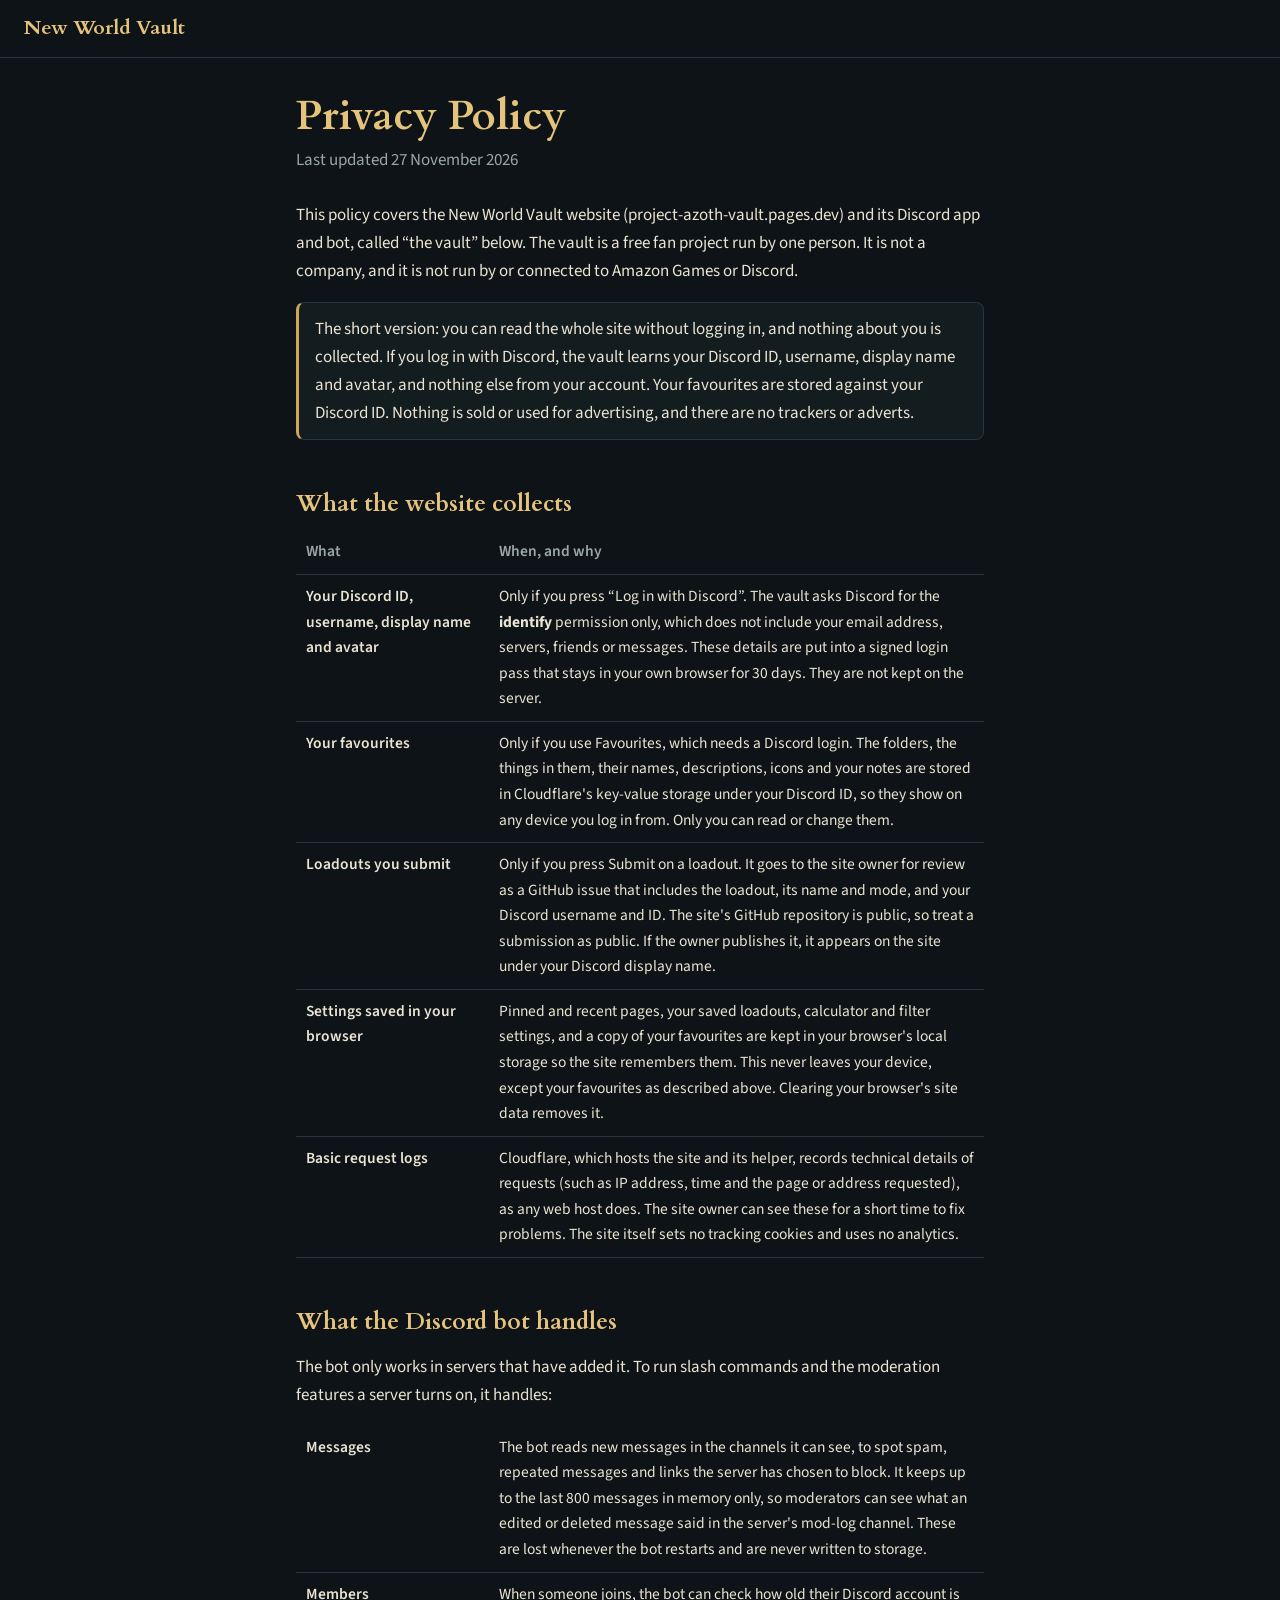
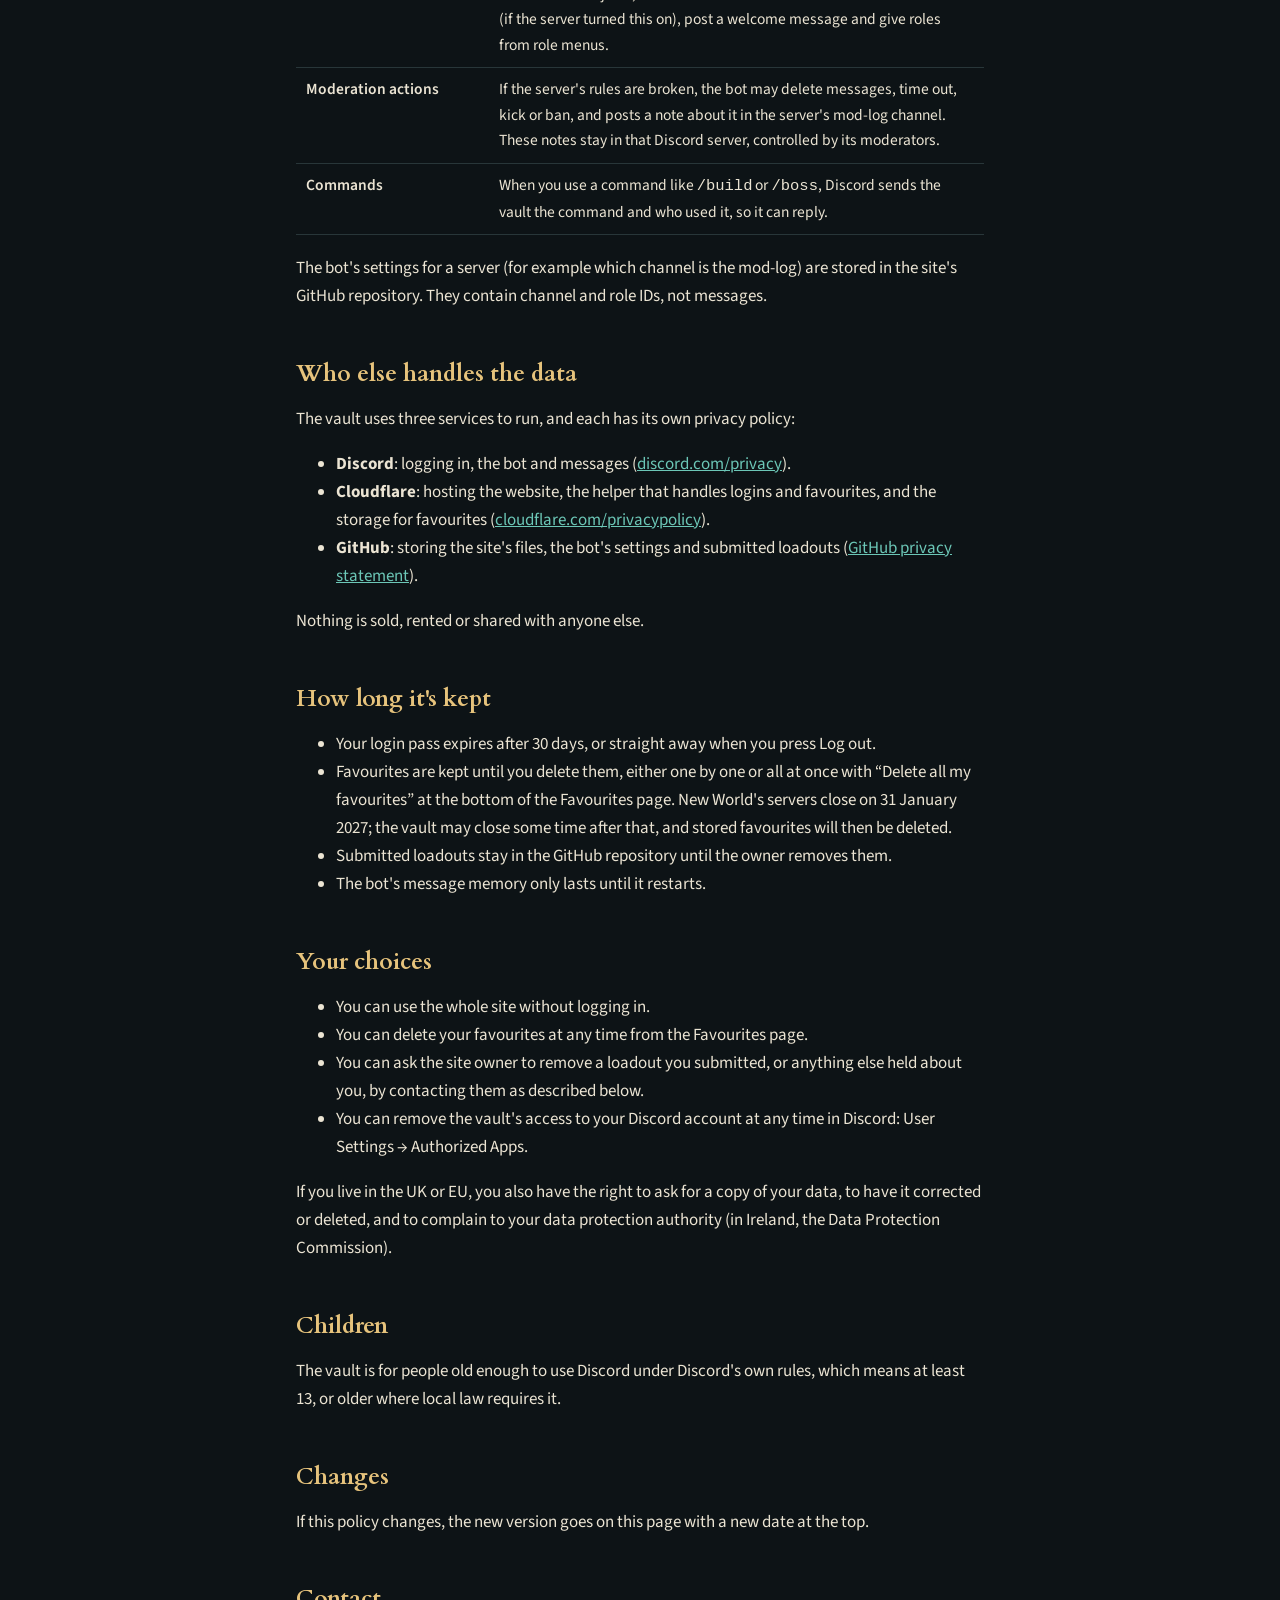
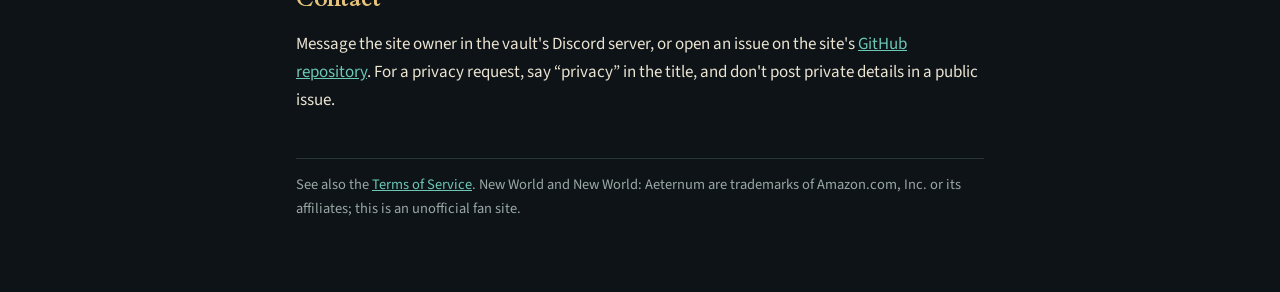
==== privacy.html @ d42f82cf "Update 2026-11-27 16:12" ====
<!DOCTYPE html>
<html lang="en"><head>
<meta charset="utf-8"><meta name="viewport" content="width=device-width,initial-scale=1">
<title>Privacy Policy · New World Vault</title>
<link rel="stylesheet" href="legal.css">
</head><body>
<header><a href="./">New World Vault</a></header>
<main>
<h1>Privacy Policy</h1>
<p class="date">Last updated 27 November 2026</p>

<p>This policy covers the New World Vault website (project-azoth-vault.pages.dev) and its Discord app and bot, called “the vault” below. The vault is a free fan project run by one person. It is not a company, and it is not run by or connected to Amazon Games or Discord.</p>

<div class="note">The short version: you can read the whole site without logging in, and nothing about you is collected. If you log in with Discord, the vault learns your Discord ID, username, display name and avatar, and nothing else from your account. Your favourites are stored against your Discord ID. Nothing is sold or used for advertising, and there are no trackers or adverts.</div>

<h2>What the website collects</h2>
<table>
<thead><tr><th>What</th><th>When, and why</th></tr></thead>
<tbody>
<tr><td>Your Discord ID, username, display name and avatar</td><td>Only if you press “Log in with Discord”. The vault asks Discord for the <b>identify</b> permission only, which does not include your email address, servers, friends or messages. These details are put into a signed login pass that stays in your own browser for 30 days. They are not kept on the server.</td></tr>
<tr><td>Your favourites</td><td>Only if you use Favourites, which needs a Discord login. The folders, the things in them, their names, descriptions, icons and your notes are stored in Cloudflare's key-value storage under your Discord ID, so they show on any device you log in from. Only you can read or change them.</td></tr>
<tr><td>Loadouts you submit</td><td>Only if you press Submit on a loadout. It goes to the site owner for review as a GitHub issue that includes the loadout, its name and mode, and your Discord username and ID. The site's GitHub repository is public, so treat a submission as public. If the owner publishes it, it appears on the site under your Discord display name.</td></tr>
<tr><td>Settings saved in your browser</td><td>Pinned and recent pages, your saved loadouts, calculator and filter settings, and a copy of your favourites are kept in your browser's local storage so the site remembers them. This never leaves your device, except your favourites as described above. Clearing your browser's site data removes it.</td></tr>
<tr><td>Basic request logs</td><td>Cloudflare, which hosts the site and its helper, records technical details of requests (such as IP address, time and the page or address requested), as any web host does. The site owner can see these for a short time to fix problems. The site itself sets no tracking cookies and uses no analytics.</td></tr>
</tbody></table>

<h2>What the Discord bot handles</h2>
<p>The bot only works in servers that have added it. To run slash commands and the moderation features a server turns on, it handles:</p>
<table>
<tbody>
<tr><td>Messages</td><td>The bot reads new messages in the channels it can see, to spot spam, repeated messages and links the server has chosen to block. It keeps up to the last 800 messages in memory only, so moderators can see what an edited or deleted message said in the server's mod-log channel. These are lost whenever the bot restarts and are never written to storage.</td></tr>
<tr><td>Members</td><td>When someone joins, the bot can check how old their Discord account is (if the server turned this on), post a welcome message and give roles from role menus.</td></tr>
<tr><td>Moderation actions</td><td>If the server's rules are broken, the bot may delete messages, time out, kick or ban, and posts a note about it in the server's mod-log channel. These notes stay in that Discord server, controlled by its moderators.</td></tr>
<tr><td>Commands</td><td>When you use a command like <code>/build</code> or <code>/boss</code>, Discord sends the vault the command and who used it, so it can reply.</td></tr>
</tbody></table>
<p>The bot's settings for a server (for example which channel is the mod-log) are stored in the site's GitHub repository. They contain channel and role IDs, not messages.</p>

<h2>Who else handles the data</h2>
<p>The vault uses three services to run, and each has its own privacy policy:</p>
<ul>
<li><b>Discord</b>: logging in, the bot and messages (<a href="https://discord.com/privacy">discord.com/privacy</a>).</li>
<li><b>Cloudflare</b>: hosting the website, the helper that handles logins and favourites, and the storage for favourites (<a href="https://www.cloudflare.com/privacypolicy/">cloudflare.com/privacypolicy</a>).</li>
<li><b>GitHub</b>: storing the site's files, the bot's settings and submitted loadouts (<a href="https://docs.github.com/site-policy/privacy-policies/github-general-privacy-statement">GitHub privacy statement</a>).</li>
</ul>
<p>Nothing is sold, rented or shared with anyone else.</p>

<h2>How long it's kept</h2>
<ul>
<li>Your login pass expires after 30 days, or straight away when you press Log out.</li>
<li>Favourites are kept until you delete them, either one by one or all at once with “Delete all my favourites” at the bottom of the Favourites page. New World's servers close on 31 January 2027; the vault may close some time after that, and stored favourites will then be deleted.</li>
<li>Submitted loadouts stay in the GitHub repository until the owner removes them.</li>
<li>The bot's message memory only lasts until it restarts.</li>
</ul>

<h2>Your choices</h2>
<ul>
<li>You can use the whole site without logging in.</li>
<li>You can delete your favourites at any time from the Favourites page.</li>
<li>You can ask the site owner to remove a loadout you submitted, or anything else held about you, by contacting them as described below.</li>
<li>You can remove the vault's access to your Discord account at any time in Discord: User Settings → Authorized Apps.</li>
</ul>
<p>If you live in the UK or EU, you also have the right to ask for a copy of your data, to have it corrected or deleted, and to complain to your data protection authority (in Ireland, the Data Protection Commission).</p>

<h2>Children</h2>
<p>The vault is for people old enough to use Discord under Discord's own rules, which means at least 13, or older where local law requires it.</p>

<h2>Changes</h2>
<p>If this policy changes, the new version goes on this page with a new date at the top.</p>

<h2>Contact</h2>
<p>Message the site owner in the vault's Discord server, or open an issue on the site's <a href="https://github.com/NoxieProxie/PA_TestVault/issues">GitHub repository</a>. For a privacy request, say “privacy” in the title, and don't post private details in a public issue.</p>

<footer>See also the <a href="terms.html">Terms of Service</a>. New World and New World: Aeternum are trademarks of Amazon.com, Inc. or its affiliates; this is an unofficial fan site.</footer>
</main>
</body></html>
---- legal.css ----
@font-face{font-family:"Cardo";src:url(fonts/Cardo-Regular.woff) format("woff");font-weight:400;font-display:swap}
@font-face{font-family:"Cardo";src:url(fonts/Cardo-Bold.woff) format("woff");font-weight:700;font-display:swap}
@font-face{font-family:"Source Sans 3";src:url(fonts/SourceSans3.woff) format("woff");font-weight:200 900;font-display:swap}
:root{--bg:#0d1316;--bg2:#131c1f;--line:#283639;--fg:#ebe4d3;--dim:#9aa7a4;--gold:#cfa557;--gold2:#e6c37c;--azoth:#6cc7b7}
*{box-sizing:border-box}
body{margin:0;background:var(--bg);color:var(--fg);font:17px/1.65 "Source Sans 3","Segoe UI",system-ui,sans-serif}
header{border-bottom:1px solid var(--line);padding:14px 24px}
header a{font:700 20px "Cardo",Georgia,serif;color:var(--gold2);text-decoration:none}
main{max-width:46rem;margin:0 auto;padding:36px 24px 72px}
h1{font:700 2.6rem/1.1 "Cardo",Georgia,serif;color:var(--gold2);margin:0 0 6px}
h2{font:700 1.45rem/1.25 "Cardo",Georgia,serif;color:var(--gold2);margin:2.1em 0 .5em}
.date{color:var(--dim);margin:0 0 1.6em}
a{color:var(--azoth)}
table{width:100%;border-collapse:collapse;margin:.8em 0 1.2em;font-size:15.5px}
th,td{text-align:left;vertical-align:top;padding:9px 10px;border-bottom:1px solid var(--line)}
th{color:var(--dim);font-weight:600}
td:first-child{font-weight:600;width:28%}
.note{background:var(--bg2);border:1px solid var(--line);border-left:3px solid var(--gold);border-radius:8px;padding:12px 16px}
footer{color:var(--dim);font-size:14.5px;border-top:1px solid var(--line);margin-top:3em;padding-top:1em}
@media(max-width:560px){ td:first-child{width:auto} table,thead,tbody,tr,th,td{font-size:15px} }
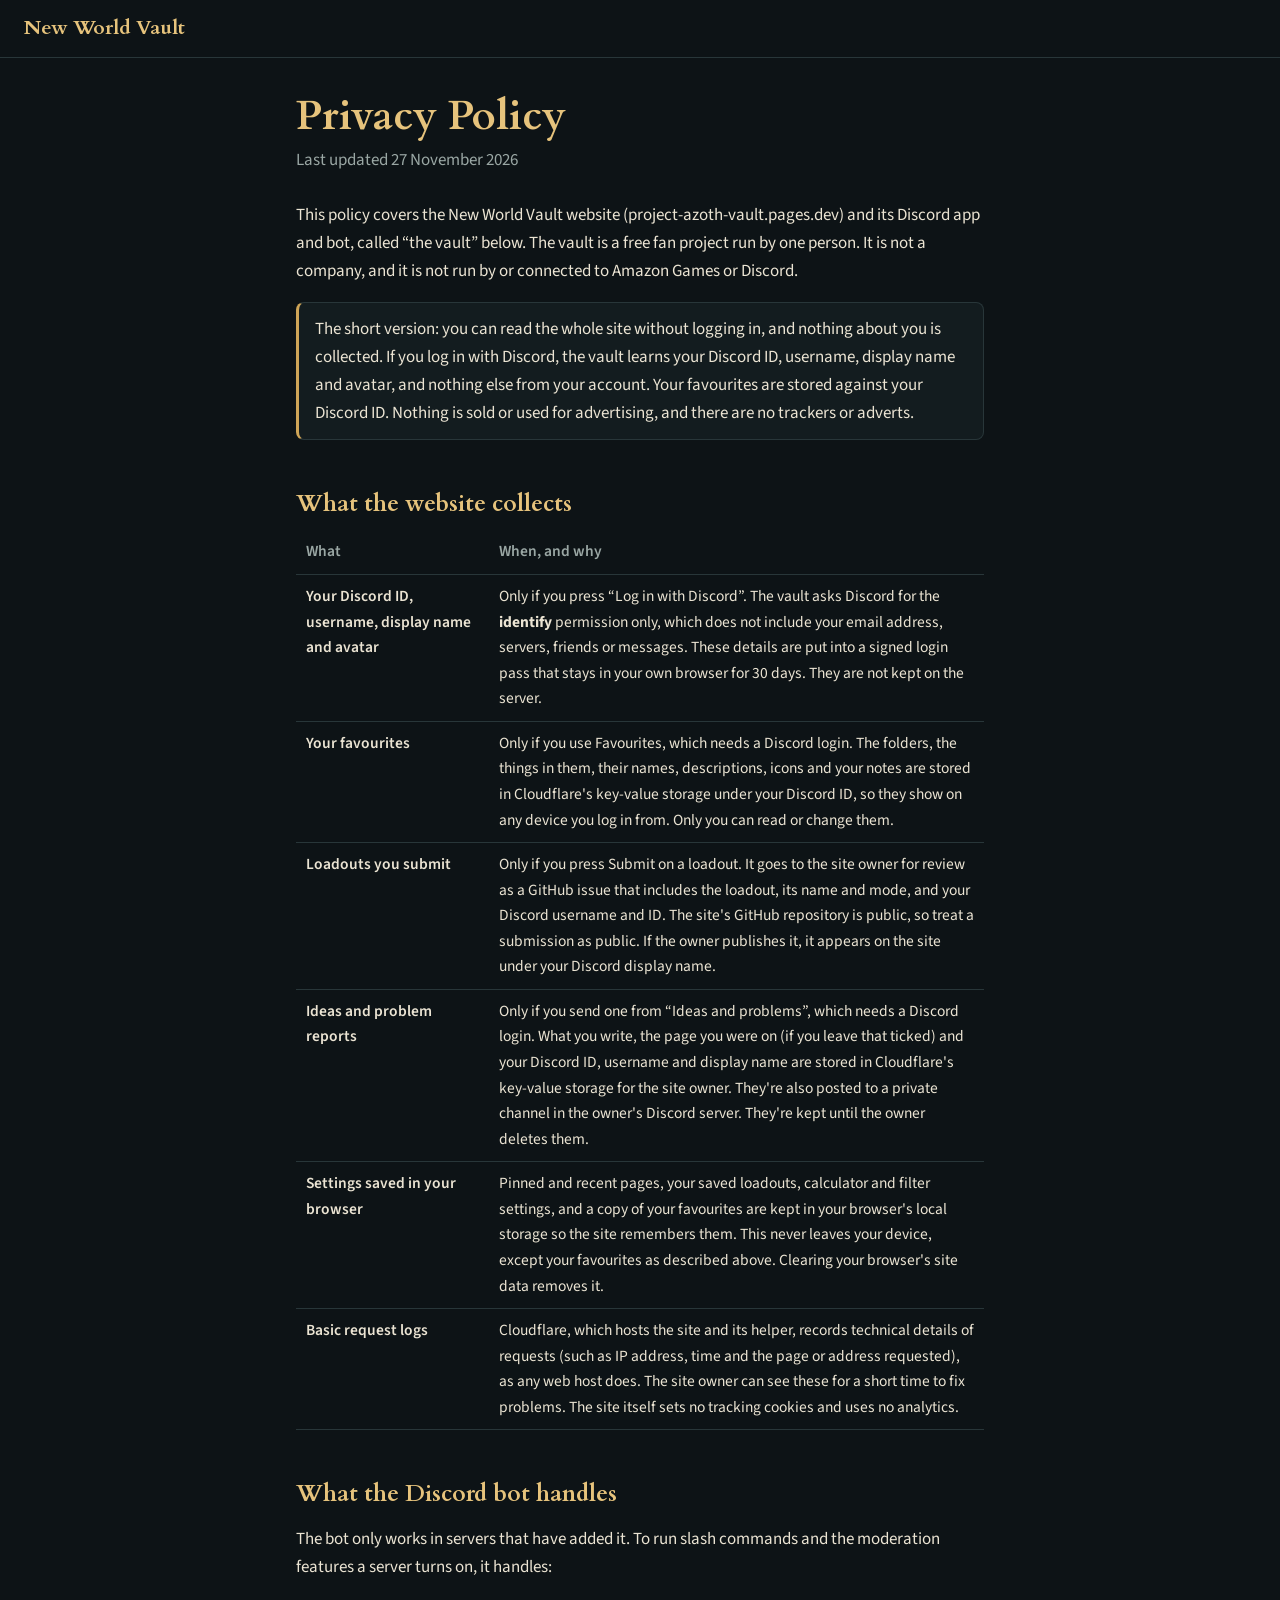
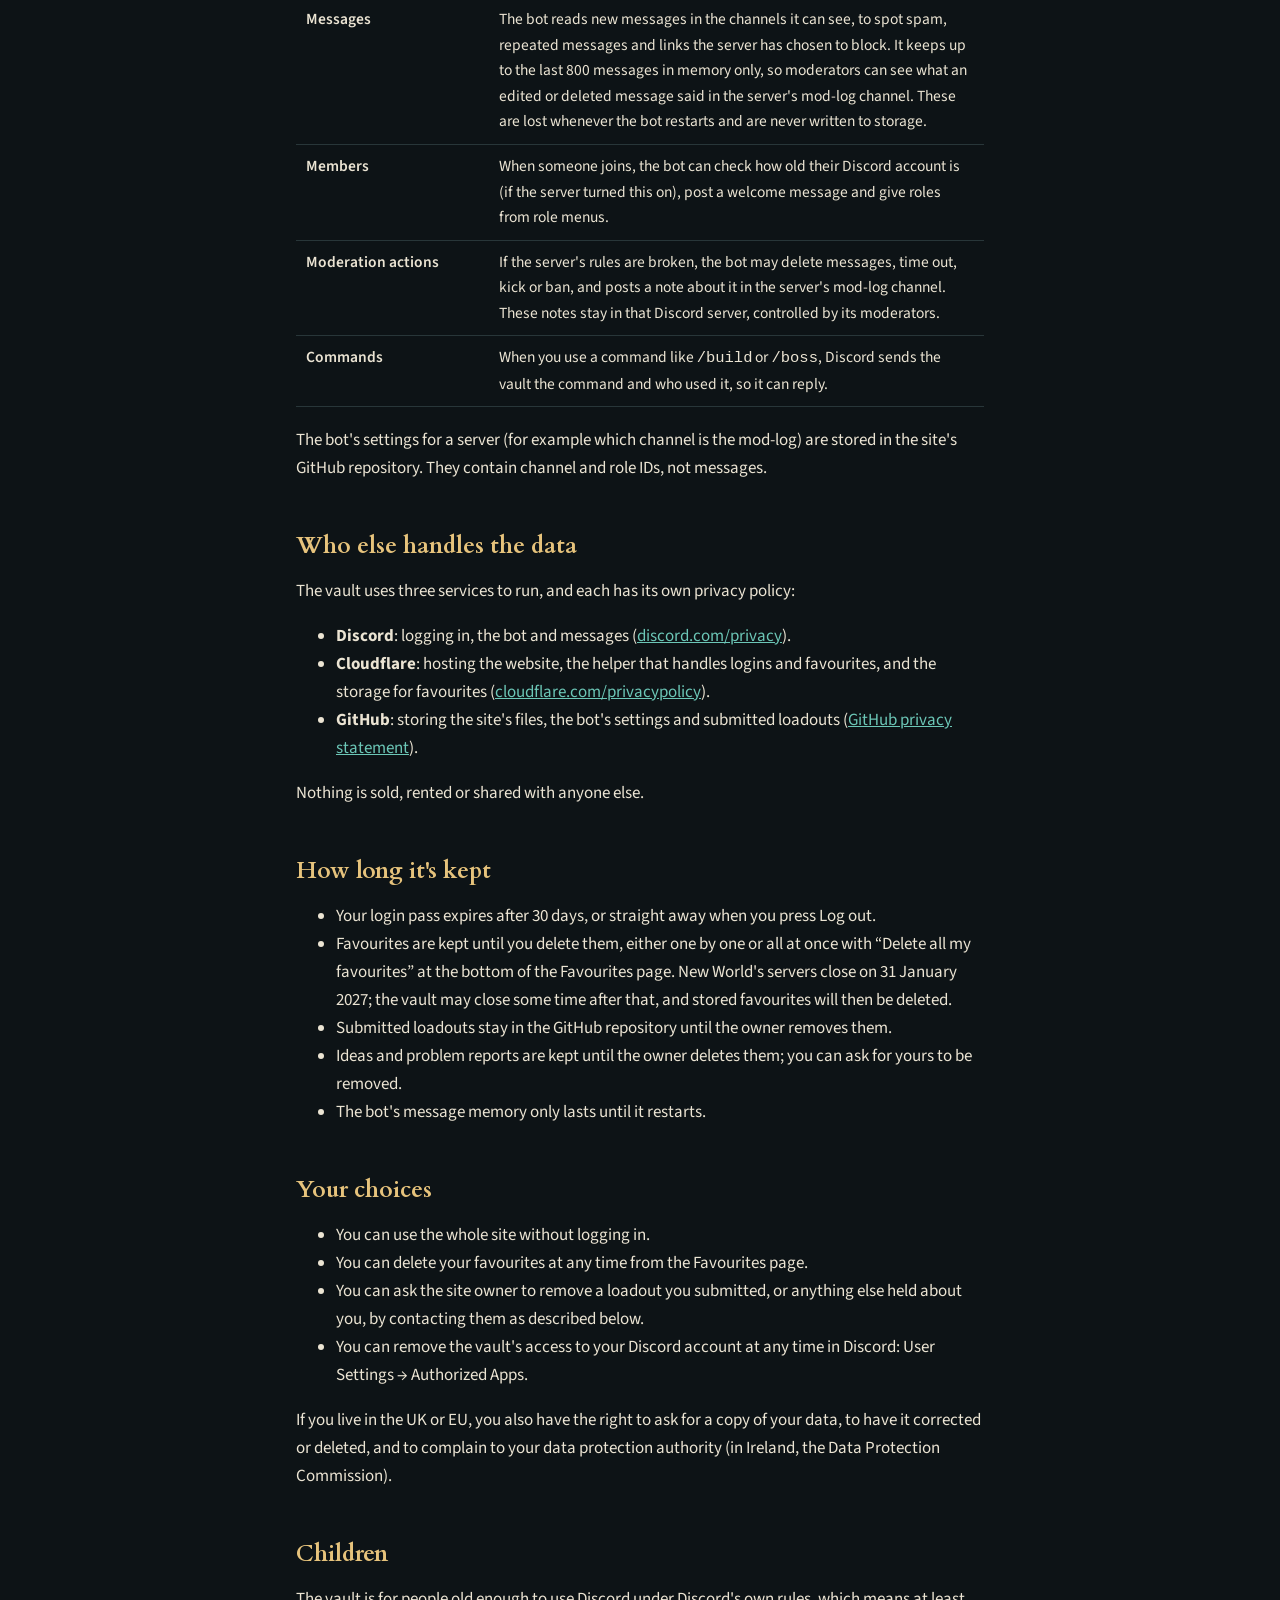
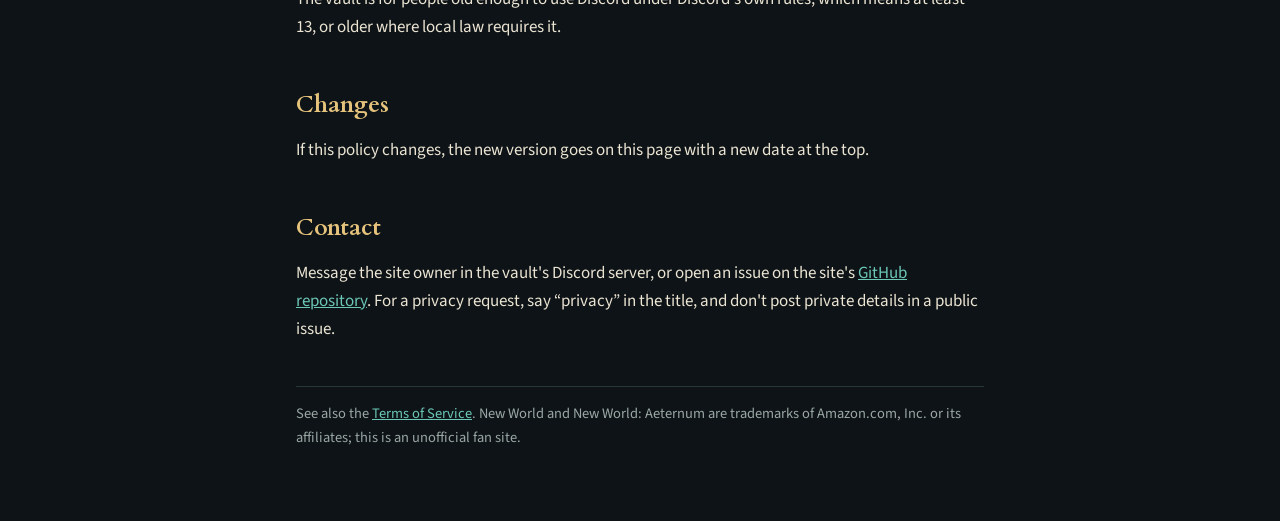
==== commit 9b21a17d: "Update 2026-11-27 16:53" ====
--- a/privacy.html
+++ b/privacy.html
@@ -20,6 +20,7 @@
 <tr><td>Your Discord ID, username, display name and avatar</td><td>Only if you press “Log in with Discord”. The vault asks Discord for the <b>identify</b> permission only, which does not include your email address, servers, friends or messages. These details are put into a signed login pass that stays in your own browser for 30 days. They are not kept on the server.</td></tr>
 <tr><td>Your favourites</td><td>Only if you use Favourites, which needs a Discord login. The folders, the things in them, their names, descriptions, icons and your notes are stored in Cloudflare's key-value storage under your Discord ID, so they show on any device you log in from. Only you can read or change them.</td></tr>
 <tr><td>Loadouts you submit</td><td>Only if you press Submit on a loadout. It goes to the site owner for review as a GitHub issue that includes the loadout, its name and mode, and your Discord username and ID. The site's GitHub repository is public, so treat a submission as public. If the owner publishes it, it appears on the site under your Discord display name.</td></tr>
+<tr><td>Ideas and problem reports</td><td>Only if you send one from “Ideas and problems”, which needs a Discord login. What you write, the page you were on (if you leave that ticked) and your Discord ID, username and display name are stored in Cloudflare's key-value storage for the site owner. They're also posted to a private channel in the owner's Discord server. They're kept until the owner deletes them.</td></tr>
 <tr><td>Settings saved in your browser</td><td>Pinned and recent pages, your saved loadouts, calculator and filter settings, and a copy of your favourites are kept in your browser's local storage so the site remembers them. This never leaves your device, except your favourites as described above. Clearing your browser's site data removes it.</td></tr>
 <tr><td>Basic request logs</td><td>Cloudflare, which hosts the site and its helper, records technical details of requests (such as IP address, time and the page or address requested), as any web host does. The site owner can see these for a short time to fix problems. The site itself sets no tracking cookies and uses no analytics.</td></tr>
 </tbody></table>
@@ -49,6 +50,7 @@
 <li>Your login pass expires after 30 days, or straight away when you press Log out.</li>
 <li>Favourites are kept until you delete them, either one by one or all at once with “Delete all my favourites” at the bottom of the Favourites page. New World's servers close on 31 January 2027; the vault may close some time after that, and stored favourites will then be deleted.</li>
 <li>Submitted loadouts stay in the GitHub repository until the owner removes them.</li>
+<li>Ideas and problem reports are kept until the owner deletes them; you can ask for yours to be removed.</li>
 <li>The bot's message memory only lasts until it restarts.</li>
 </ul>
 
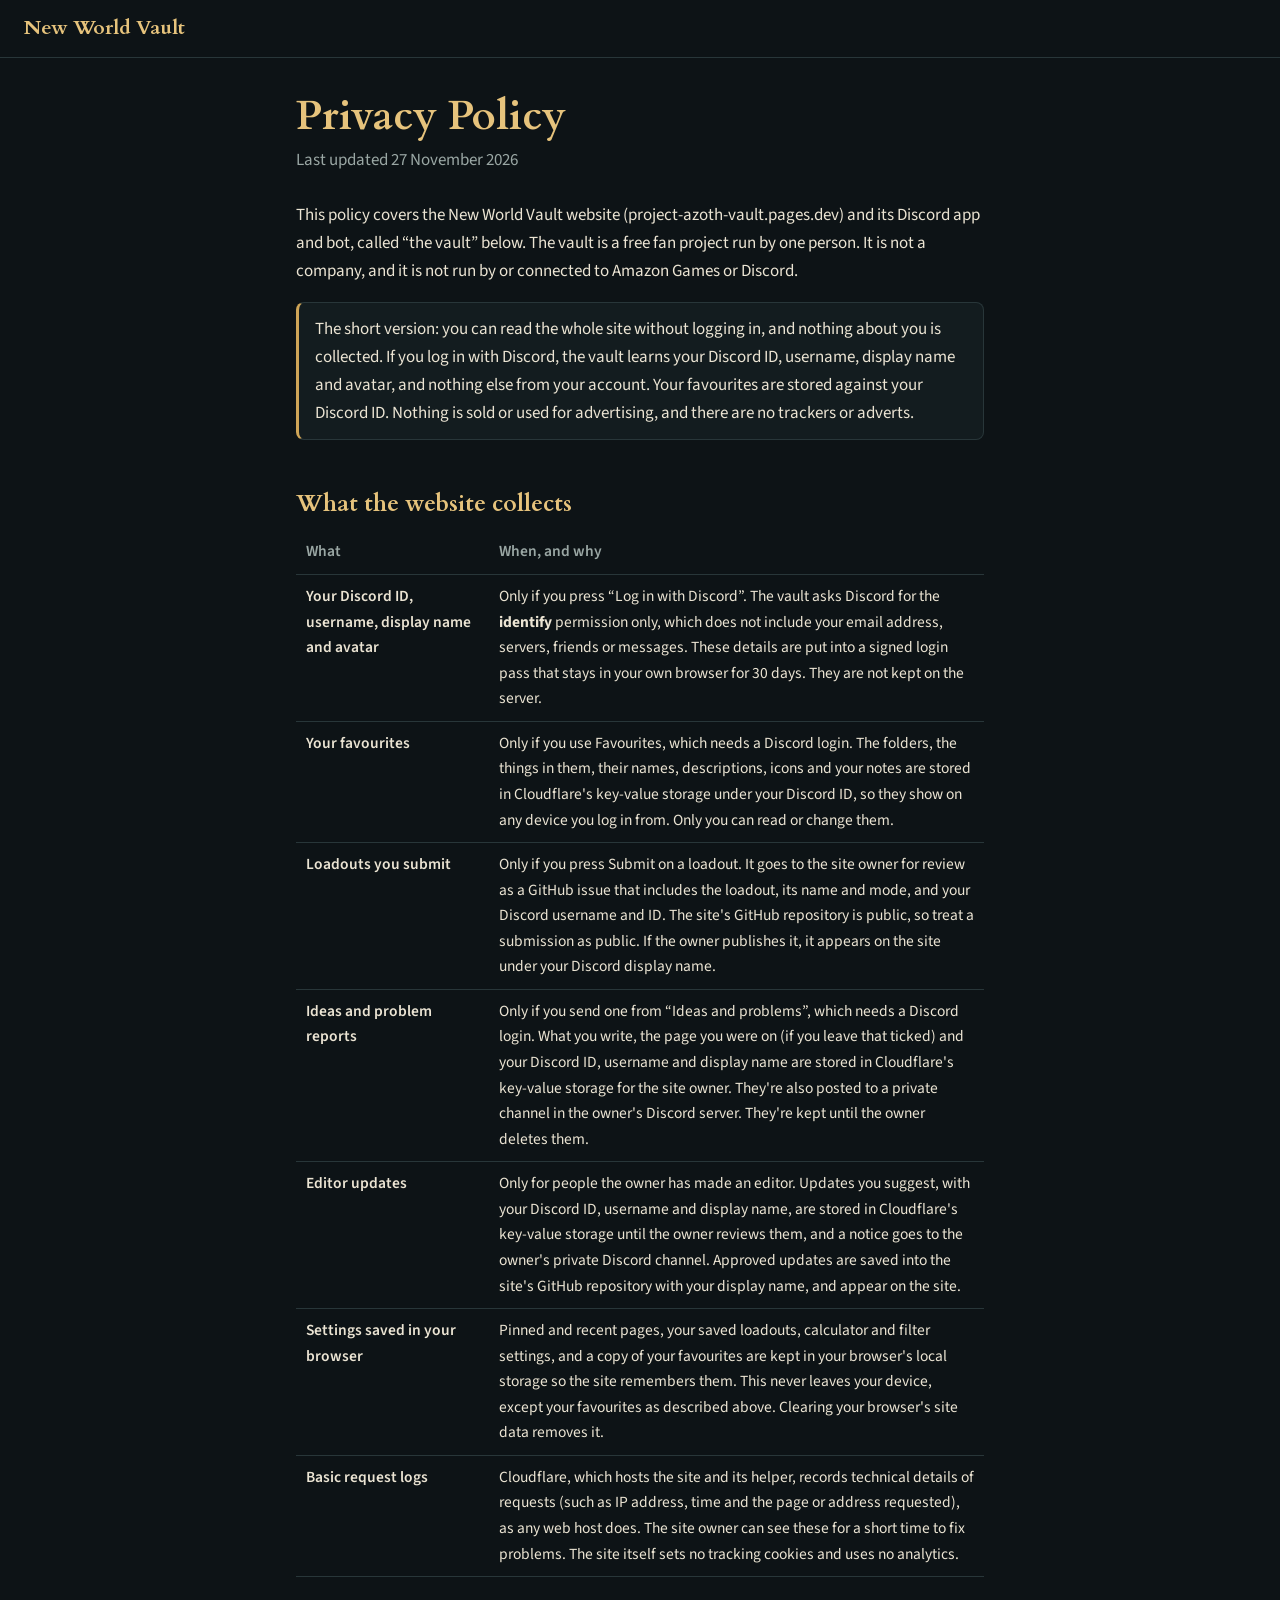
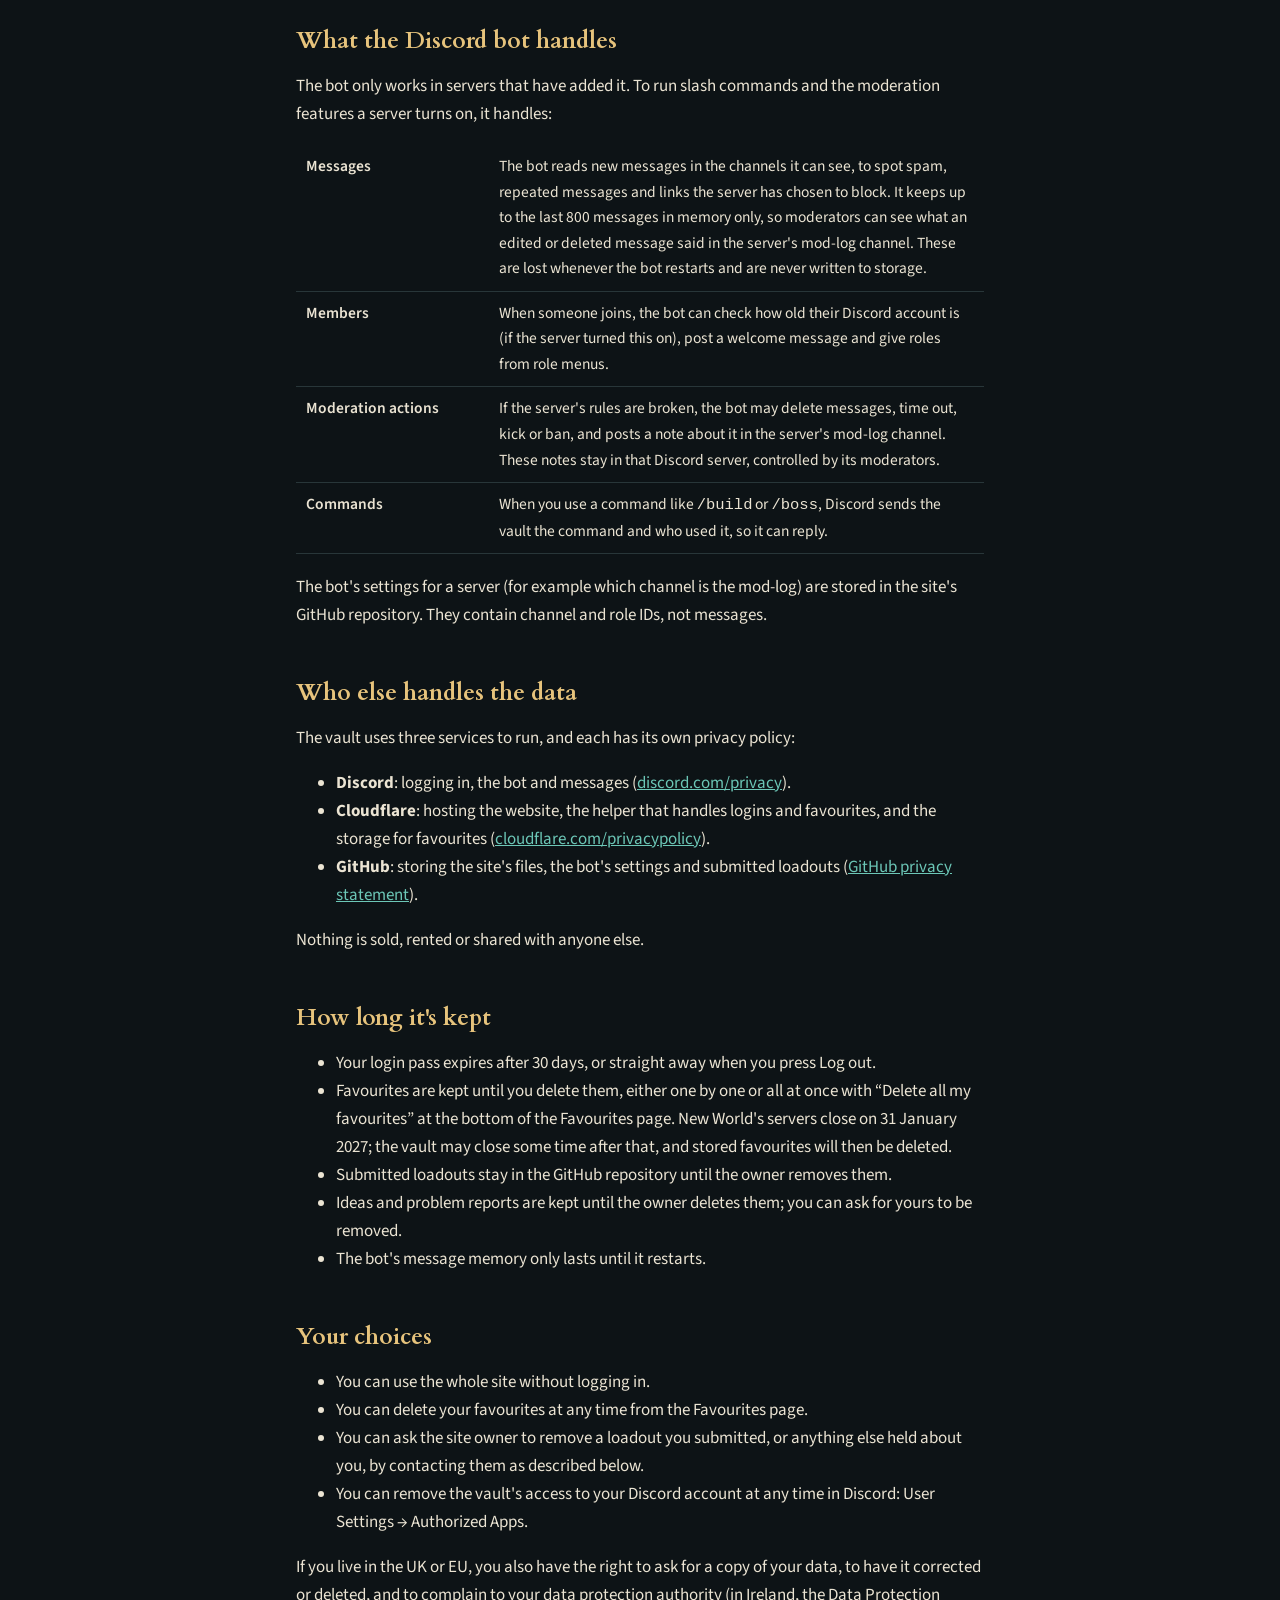
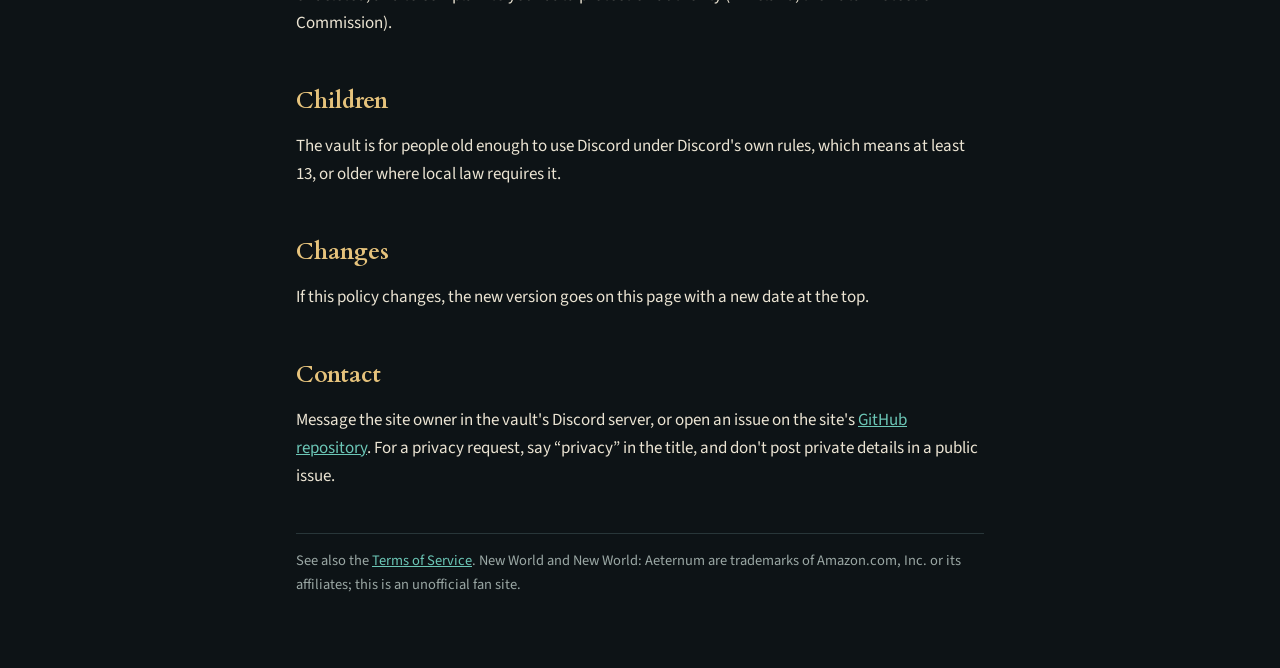
==== commit beadfe4d: "Update 2026-11-27 17:13" ====
--- a/privacy.html
+++ b/privacy.html
@@ -21,6 +21,7 @@
 <tr><td>Your favourites</td><td>Only if you use Favourites, which needs a Discord login. The folders, the things in them, their names, descriptions, icons and your notes are stored in Cloudflare's key-value storage under your Discord ID, so they show on any device you log in from. Only you can read or change them.</td></tr>
 <tr><td>Loadouts you submit</td><td>Only if you press Submit on a loadout. It goes to the site owner for review as a GitHub issue that includes the loadout, its name and mode, and your Discord username and ID. The site's GitHub repository is public, so treat a submission as public. If the owner publishes it, it appears on the site under your Discord display name.</td></tr>
 <tr><td>Ideas and problem reports</td><td>Only if you send one from “Ideas and problems”, which needs a Discord login. What you write, the page you were on (if you leave that ticked) and your Discord ID, username and display name are stored in Cloudflare's key-value storage for the site owner. They're also posted to a private channel in the owner's Discord server. They're kept until the owner deletes them.</td></tr>
+<tr><td>Editor updates</td><td>Only for people the owner has made an editor. Updates you suggest, with your Discord ID, username and display name, are stored in Cloudflare's key-value storage until the owner reviews them, and a notice goes to the owner's private Discord channel. Approved updates are saved into the site's GitHub repository with your display name, and appear on the site.</td></tr>
 <tr><td>Settings saved in your browser</td><td>Pinned and recent pages, your saved loadouts, calculator and filter settings, and a copy of your favourites are kept in your browser's local storage so the site remembers them. This never leaves your device, except your favourites as described above. Clearing your browser's site data removes it.</td></tr>
 <tr><td>Basic request logs</td><td>Cloudflare, which hosts the site and its helper, records technical details of requests (such as IP address, time and the page or address requested), as any web host does. The site owner can see these for a short time to fix problems. The site itself sets no tracking cookies and uses no analytics.</td></tr>
 </tbody></table>
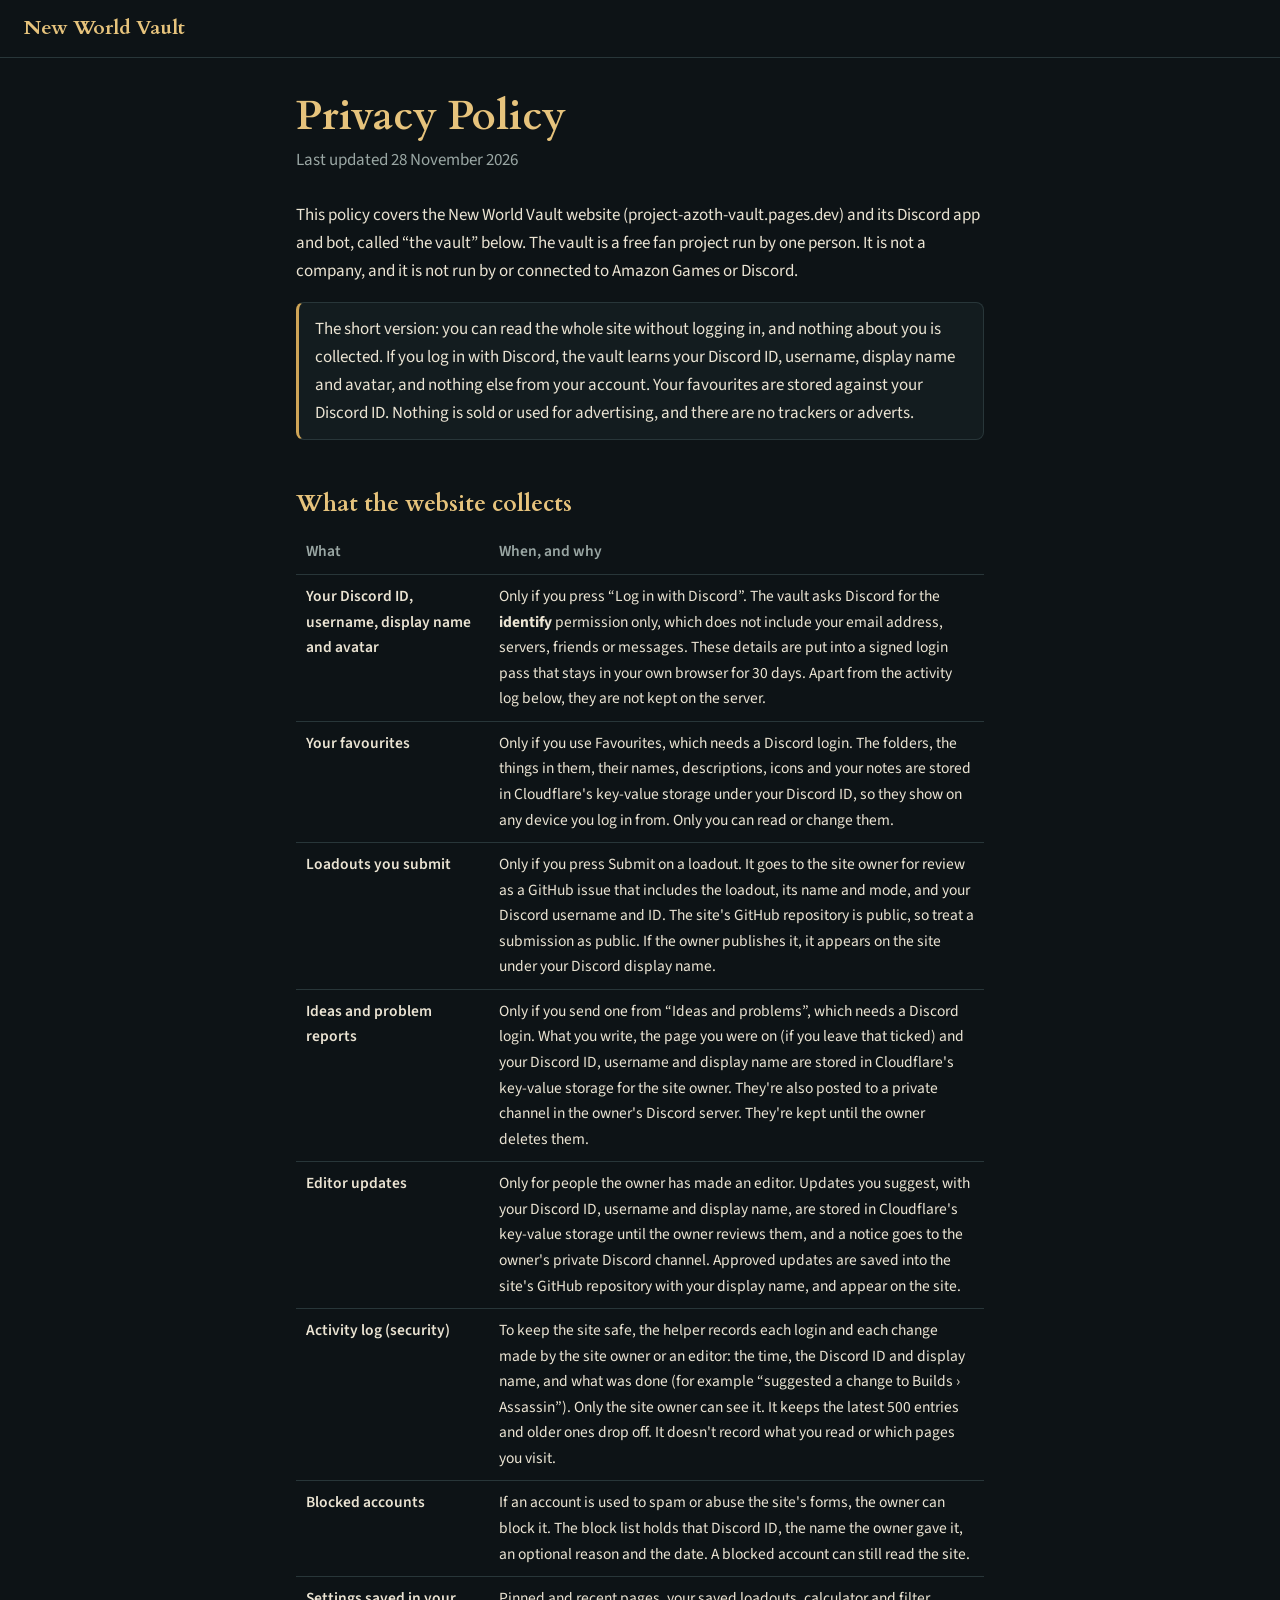
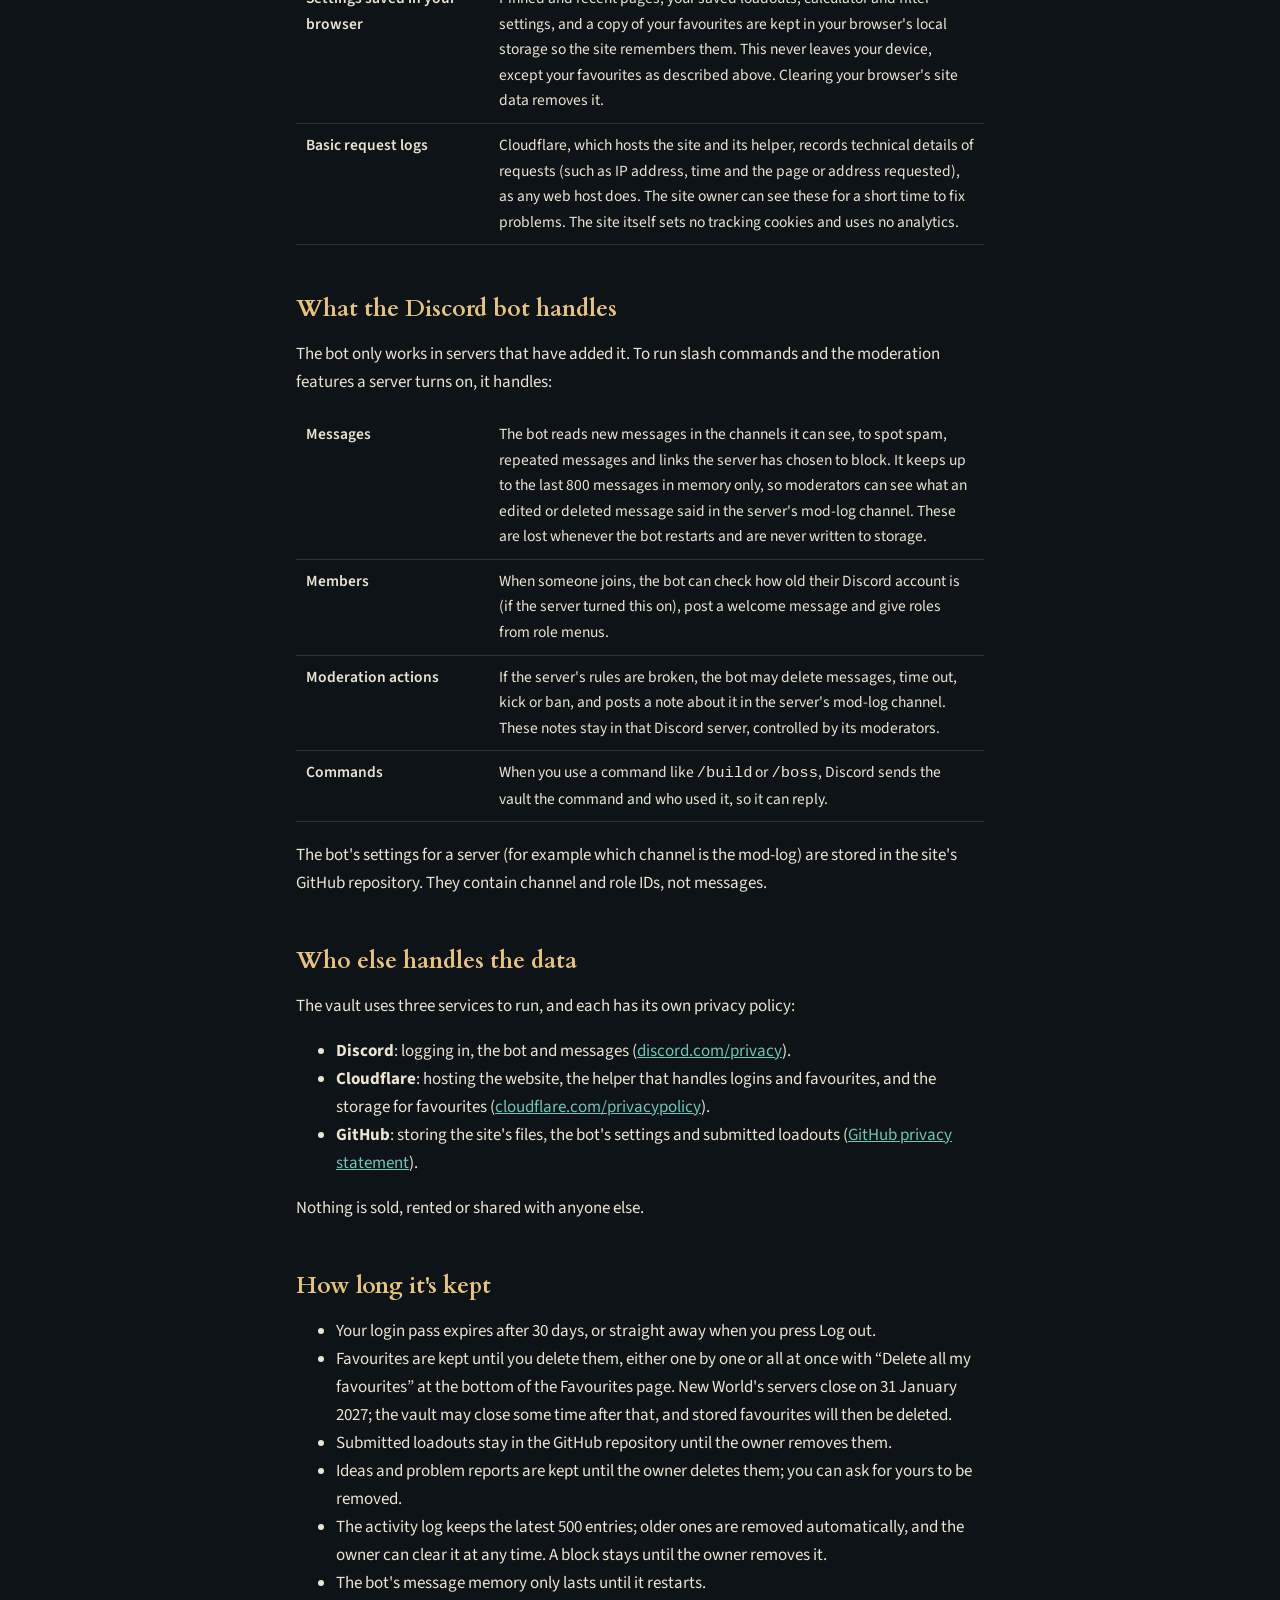
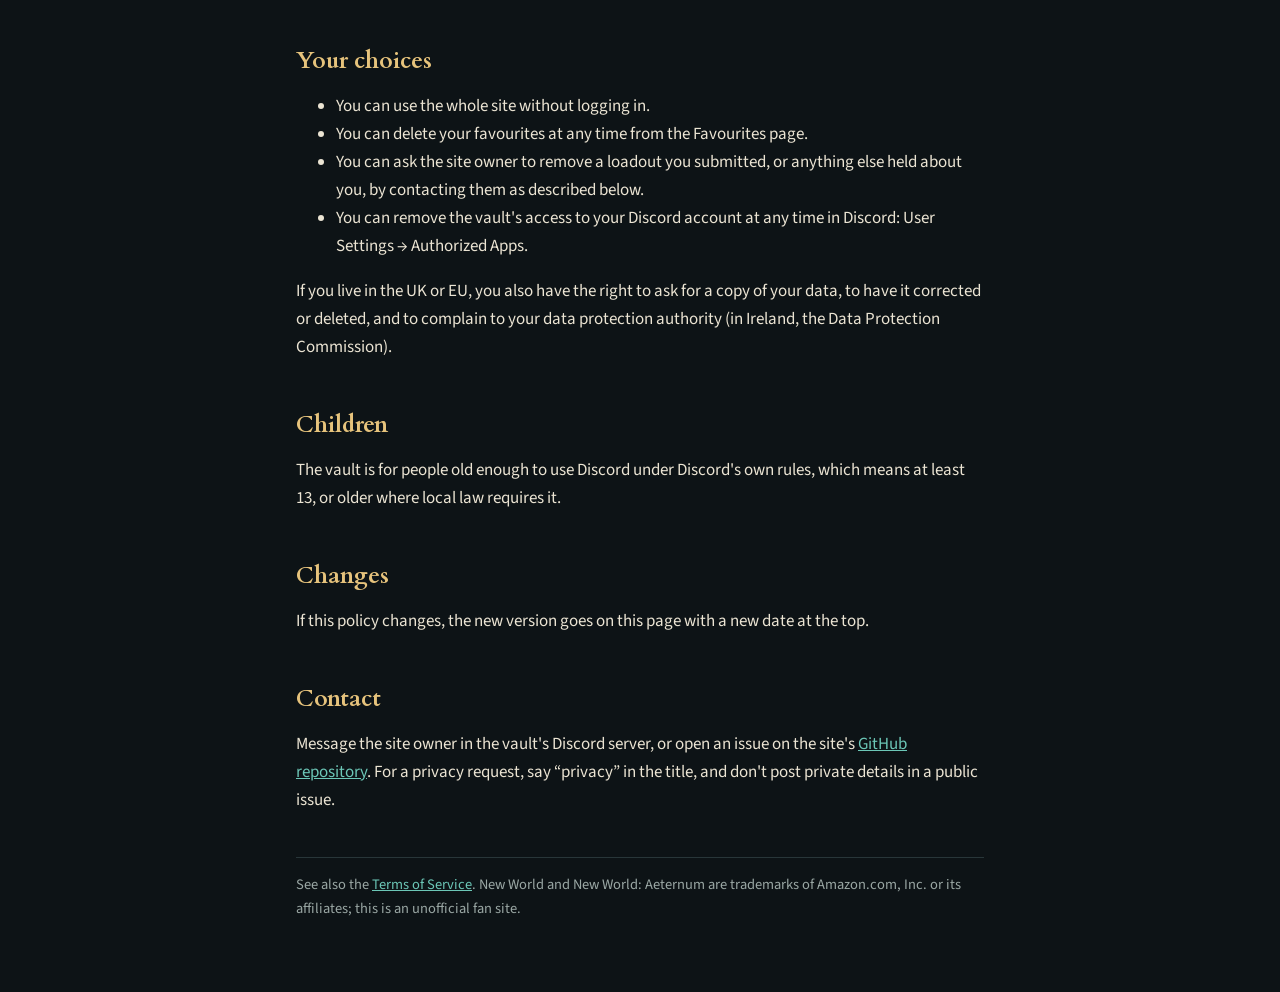
==== commit 837215e5: "Update 2026-11-28 13:12" ====
--- a/privacy.html
+++ b/privacy.html
@@ -7,7 +7,7 @@
 <header><a href="./">New World Vault</a></header>
 <main>
 <h1>Privacy Policy</h1>
-<p class="date">Last updated 27 November 2026</p>
+<p class="date">Last updated 28 November 2026</p>
 
 <p>This policy covers the New World Vault website (project-azoth-vault.pages.dev) and its Discord app and bot, called “the vault” below. The vault is a free fan project run by one person. It is not a company, and it is not run by or connected to Amazon Games or Discord.</p>
 
@@ -17,11 +17,13 @@
 <table>
 <thead><tr><th>What</th><th>When, and why</th></tr></thead>
 <tbody>
-<tr><td>Your Discord ID, username, display name and avatar</td><td>Only if you press “Log in with Discord”. The vault asks Discord for the <b>identify</b> permission only, which does not include your email address, servers, friends or messages. These details are put into a signed login pass that stays in your own browser for 30 days. They are not kept on the server.</td></tr>
+<tr><td>Your Discord ID, username, display name and avatar</td><td>Only if you press “Log in with Discord”. The vault asks Discord for the <b>identify</b> permission only, which does not include your email address, servers, friends or messages. These details are put into a signed login pass that stays in your own browser for 30 days. Apart from the activity log below, they are not kept on the server.</td></tr>
 <tr><td>Your favourites</td><td>Only if you use Favourites, which needs a Discord login. The folders, the things in them, their names, descriptions, icons and your notes are stored in Cloudflare's key-value storage under your Discord ID, so they show on any device you log in from. Only you can read or change them.</td></tr>
 <tr><td>Loadouts you submit</td><td>Only if you press Submit on a loadout. It goes to the site owner for review as a GitHub issue that includes the loadout, its name and mode, and your Discord username and ID. The site's GitHub repository is public, so treat a submission as public. If the owner publishes it, it appears on the site under your Discord display name.</td></tr>
 <tr><td>Ideas and problem reports</td><td>Only if you send one from “Ideas and problems”, which needs a Discord login. What you write, the page you were on (if you leave that ticked) and your Discord ID, username and display name are stored in Cloudflare's key-value storage for the site owner. They're also posted to a private channel in the owner's Discord server. They're kept until the owner deletes them.</td></tr>
 <tr><td>Editor updates</td><td>Only for people the owner has made an editor. Updates you suggest, with your Discord ID, username and display name, are stored in Cloudflare's key-value storage until the owner reviews them, and a notice goes to the owner's private Discord channel. Approved updates are saved into the site's GitHub repository with your display name, and appear on the site.</td></tr>
+<tr><td>Activity log (security)</td><td>To keep the site safe, the helper records each login and each change made by the site owner or an editor: the time, the Discord ID and display name, and what was done (for example “suggested a change to Builds › Assassin”). Only the site owner can see it. It keeps the latest 500 entries and older ones drop off. It doesn't record what you read or which pages you visit.</td></tr>
+<tr><td>Blocked accounts</td><td>If an account is used to spam or abuse the site's forms, the owner can block it. The block list holds that Discord ID, the name the owner gave it, an optional reason and the date. A blocked account can still read the site.</td></tr>
 <tr><td>Settings saved in your browser</td><td>Pinned and recent pages, your saved loadouts, calculator and filter settings, and a copy of your favourites are kept in your browser's local storage so the site remembers them. This never leaves your device, except your favourites as described above. Clearing your browser's site data removes it.</td></tr>
 <tr><td>Basic request logs</td><td>Cloudflare, which hosts the site and its helper, records technical details of requests (such as IP address, time and the page or address requested), as any web host does. The site owner can see these for a short time to fix problems. The site itself sets no tracking cookies and uses no analytics.</td></tr>
 </tbody></table>
@@ -52,6 +54,7 @@
 <li>Favourites are kept until you delete them, either one by one or all at once with “Delete all my favourites” at the bottom of the Favourites page. New World's servers close on 31 January 2027; the vault may close some time after that, and stored favourites will then be deleted.</li>
 <li>Submitted loadouts stay in the GitHub repository until the owner removes them.</li>
 <li>Ideas and problem reports are kept until the owner deletes them; you can ask for yours to be removed.</li>
+<li>The activity log keeps the latest 500 entries; older ones are removed automatically, and the owner can clear it at any time. A block stays until the owner removes it.</li>
 <li>The bot's message memory only lasts until it restarts.</li>
 </ul>
 
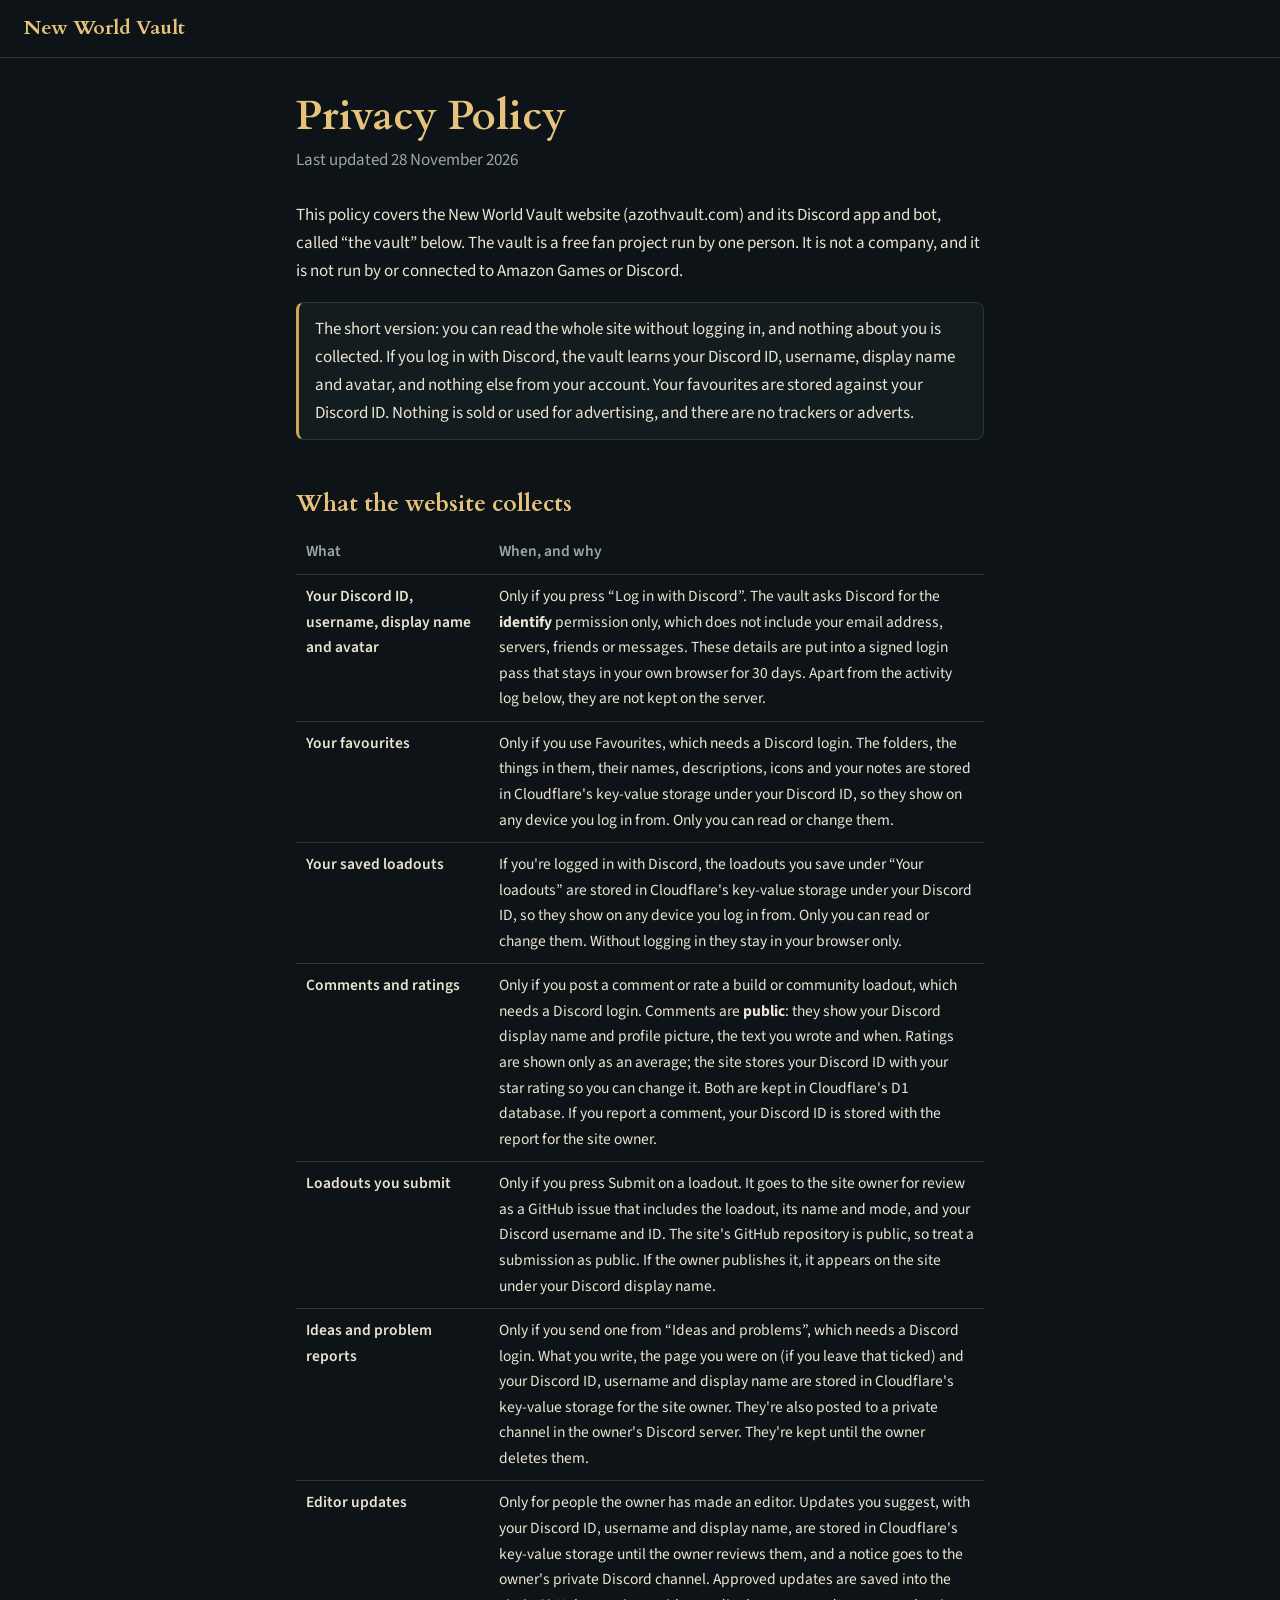
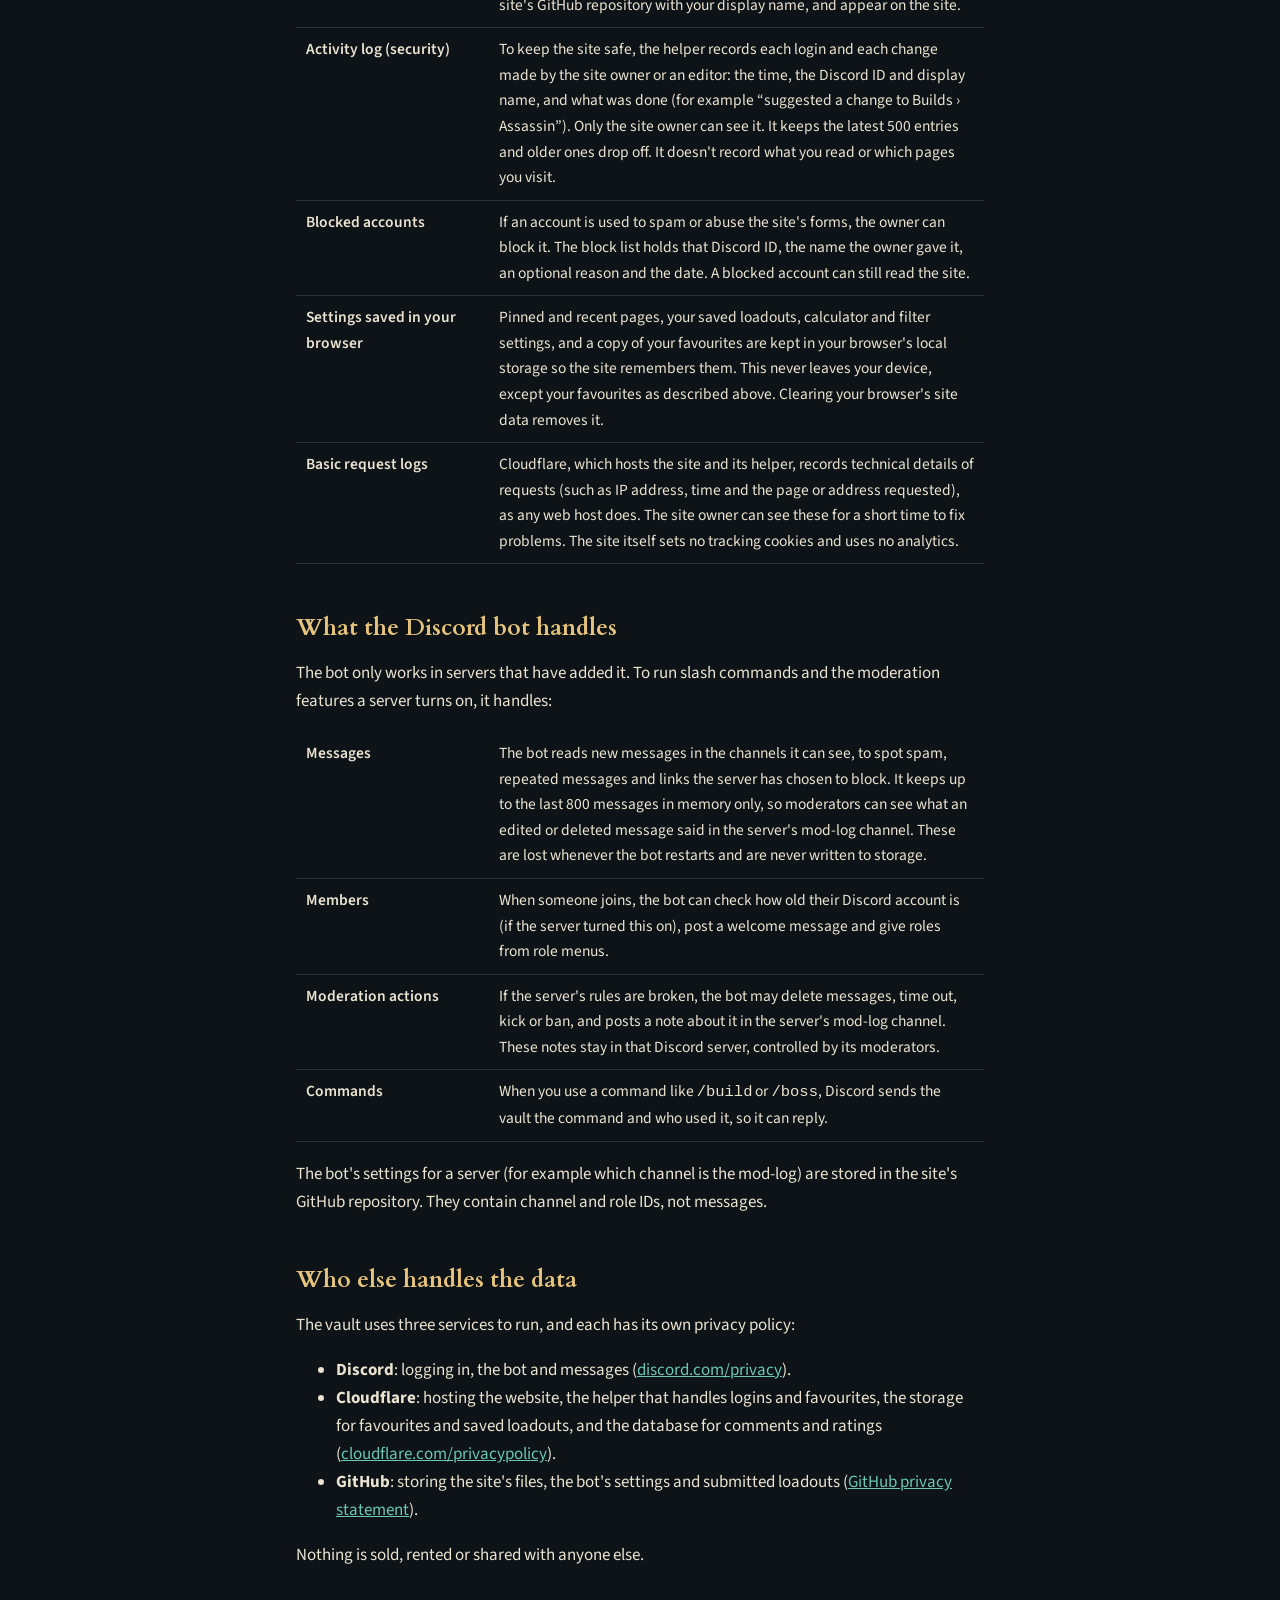
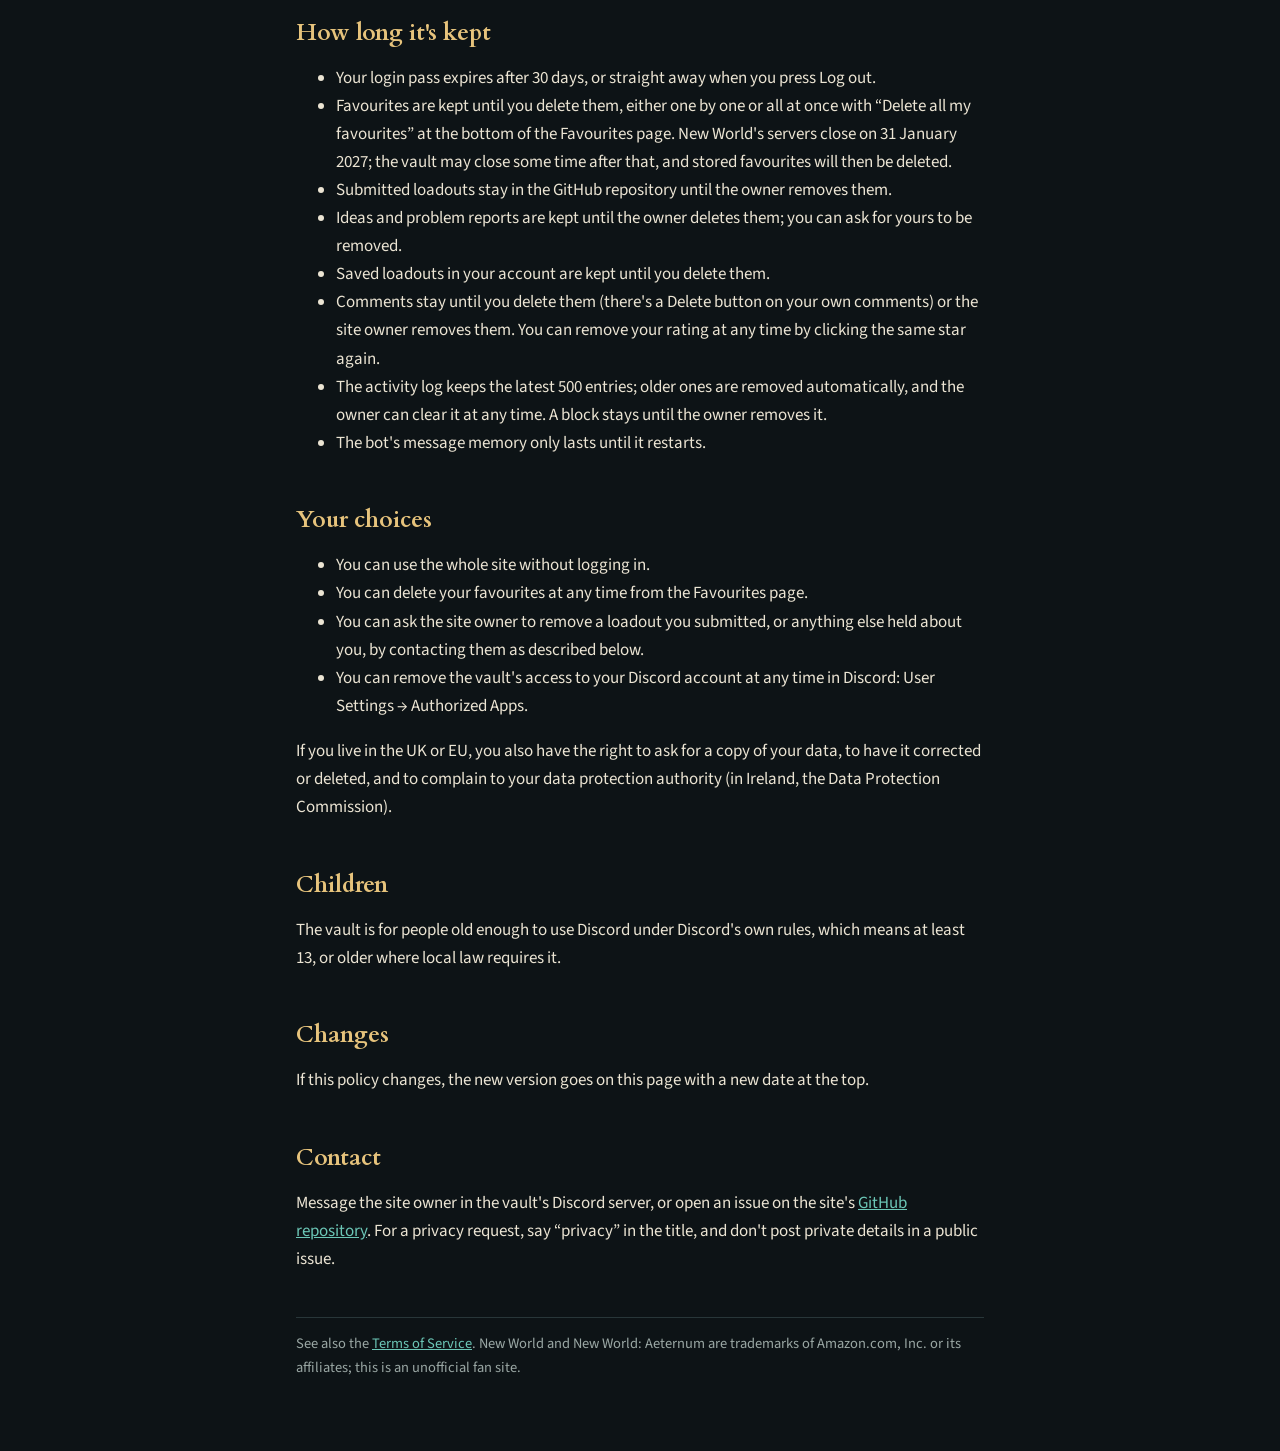
==== commit 2f224786: "Update 2026-11-28 13:35" ====
--- a/privacy.html
+++ b/privacy.html
@@ -9,7 +9,7 @@
 <h1>Privacy Policy</h1>
 <p class="date">Last updated 28 November 2026</p>
 
-<p>This policy covers the New World Vault website (project-azoth-vault.pages.dev) and its Discord app and bot, called “the vault” below. The vault is a free fan project run by one person. It is not a company, and it is not run by or connected to Amazon Games or Discord.</p>
+<p>This policy covers the New World Vault website (azothvault.com) and its Discord app and bot, called “the vault” below. The vault is a free fan project run by one person. It is not a company, and it is not run by or connected to Amazon Games or Discord.</p>
 
 <div class="note">The short version: you can read the whole site without logging in, and nothing about you is collected. If you log in with Discord, the vault learns your Discord ID, username, display name and avatar, and nothing else from your account. Your favourites are stored against your Discord ID. Nothing is sold or used for advertising, and there are no trackers or adverts.</div>
 
@@ -19,6 +19,8 @@
 <tbody>
 <tr><td>Your Discord ID, username, display name and avatar</td><td>Only if you press “Log in with Discord”. The vault asks Discord for the <b>identify</b> permission only, which does not include your email address, servers, friends or messages. These details are put into a signed login pass that stays in your own browser for 30 days. Apart from the activity log below, they are not kept on the server.</td></tr>
 <tr><td>Your favourites</td><td>Only if you use Favourites, which needs a Discord login. The folders, the things in them, their names, descriptions, icons and your notes are stored in Cloudflare's key-value storage under your Discord ID, so they show on any device you log in from. Only you can read or change them.</td></tr>
+<tr><td>Your saved loadouts</td><td>If you're logged in with Discord, the loadouts you save under “Your loadouts” are stored in Cloudflare's key-value storage under your Discord ID, so they show on any device you log in from. Only you can read or change them. Without logging in they stay in your browser only.</td></tr>
+<tr><td>Comments and ratings</td><td>Only if you post a comment or rate a build or community loadout, which needs a Discord login. Comments are <b>public</b>: they show your Discord display name and profile picture, the text you wrote and when. Ratings are shown only as an average; the site stores your Discord ID with your star rating so you can change it. Both are kept in Cloudflare's D1 database. If you report a comment, your Discord ID is stored with the report for the site owner.</td></tr>
 <tr><td>Loadouts you submit</td><td>Only if you press Submit on a loadout. It goes to the site owner for review as a GitHub issue that includes the loadout, its name and mode, and your Discord username and ID. The site's GitHub repository is public, so treat a submission as public. If the owner publishes it, it appears on the site under your Discord display name.</td></tr>
 <tr><td>Ideas and problem reports</td><td>Only if you send one from “Ideas and problems”, which needs a Discord login. What you write, the page you were on (if you leave that ticked) and your Discord ID, username and display name are stored in Cloudflare's key-value storage for the site owner. They're also posted to a private channel in the owner's Discord server. They're kept until the owner deletes them.</td></tr>
 <tr><td>Editor updates</td><td>Only for people the owner has made an editor. Updates you suggest, with your Discord ID, username and display name, are stored in Cloudflare's key-value storage until the owner reviews them, and a notice goes to the owner's private Discord channel. Approved updates are saved into the site's GitHub repository with your display name, and appear on the site.</td></tr>
@@ -43,7 +45,7 @@
 <p>The vault uses three services to run, and each has its own privacy policy:</p>
 <ul>
 <li><b>Discord</b>: logging in, the bot and messages (<a href="https://discord.com/privacy">discord.com/privacy</a>).</li>
-<li><b>Cloudflare</b>: hosting the website, the helper that handles logins and favourites, and the storage for favourites (<a href="https://www.cloudflare.com/privacypolicy/">cloudflare.com/privacypolicy</a>).</li>
+<li><b>Cloudflare</b>: hosting the website, the helper that handles logins and favourites, the storage for favourites and saved loadouts, and the database for comments and ratings (<a href="https://www.cloudflare.com/privacypolicy/">cloudflare.com/privacypolicy</a>).</li>
 <li><b>GitHub</b>: storing the site's files, the bot's settings and submitted loadouts (<a href="https://docs.github.com/site-policy/privacy-policies/github-general-privacy-statement">GitHub privacy statement</a>).</li>
 </ul>
 <p>Nothing is sold, rented or shared with anyone else.</p>
@@ -54,6 +56,8 @@
 <li>Favourites are kept until you delete them, either one by one or all at once with “Delete all my favourites” at the bottom of the Favourites page. New World's servers close on 31 January 2027; the vault may close some time after that, and stored favourites will then be deleted.</li>
 <li>Submitted loadouts stay in the GitHub repository until the owner removes them.</li>
 <li>Ideas and problem reports are kept until the owner deletes them; you can ask for yours to be removed.</li>
+<li>Saved loadouts in your account are kept until you delete them.</li>
+<li>Comments stay until you delete them (there's a Delete button on your own comments) or the site owner removes them. You can remove your rating at any time by clicking the same star again.</li>
 <li>The activity log keeps the latest 500 entries; older ones are removed automatically, and the owner can clear it at any time. A block stays until the owner removes it.</li>
 <li>The bot's message memory only lasts until it restarts.</li>
 </ul>
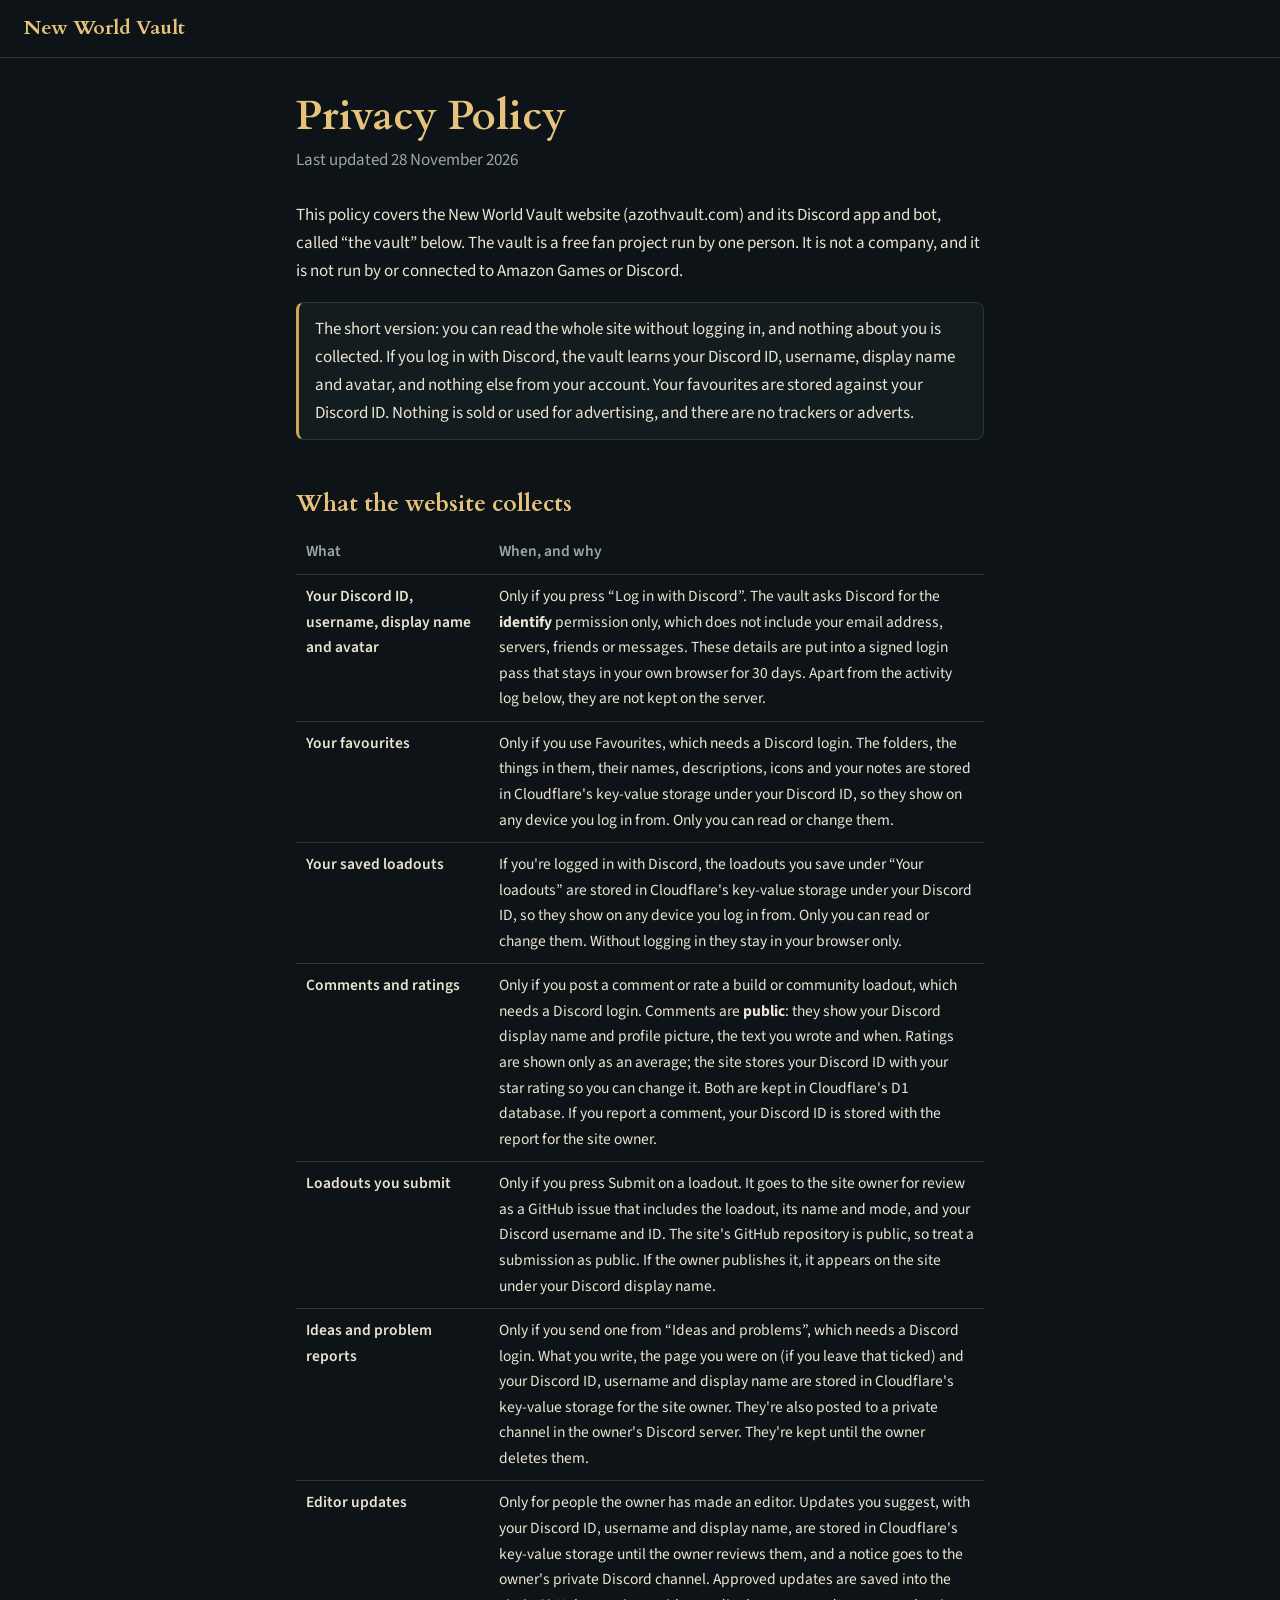
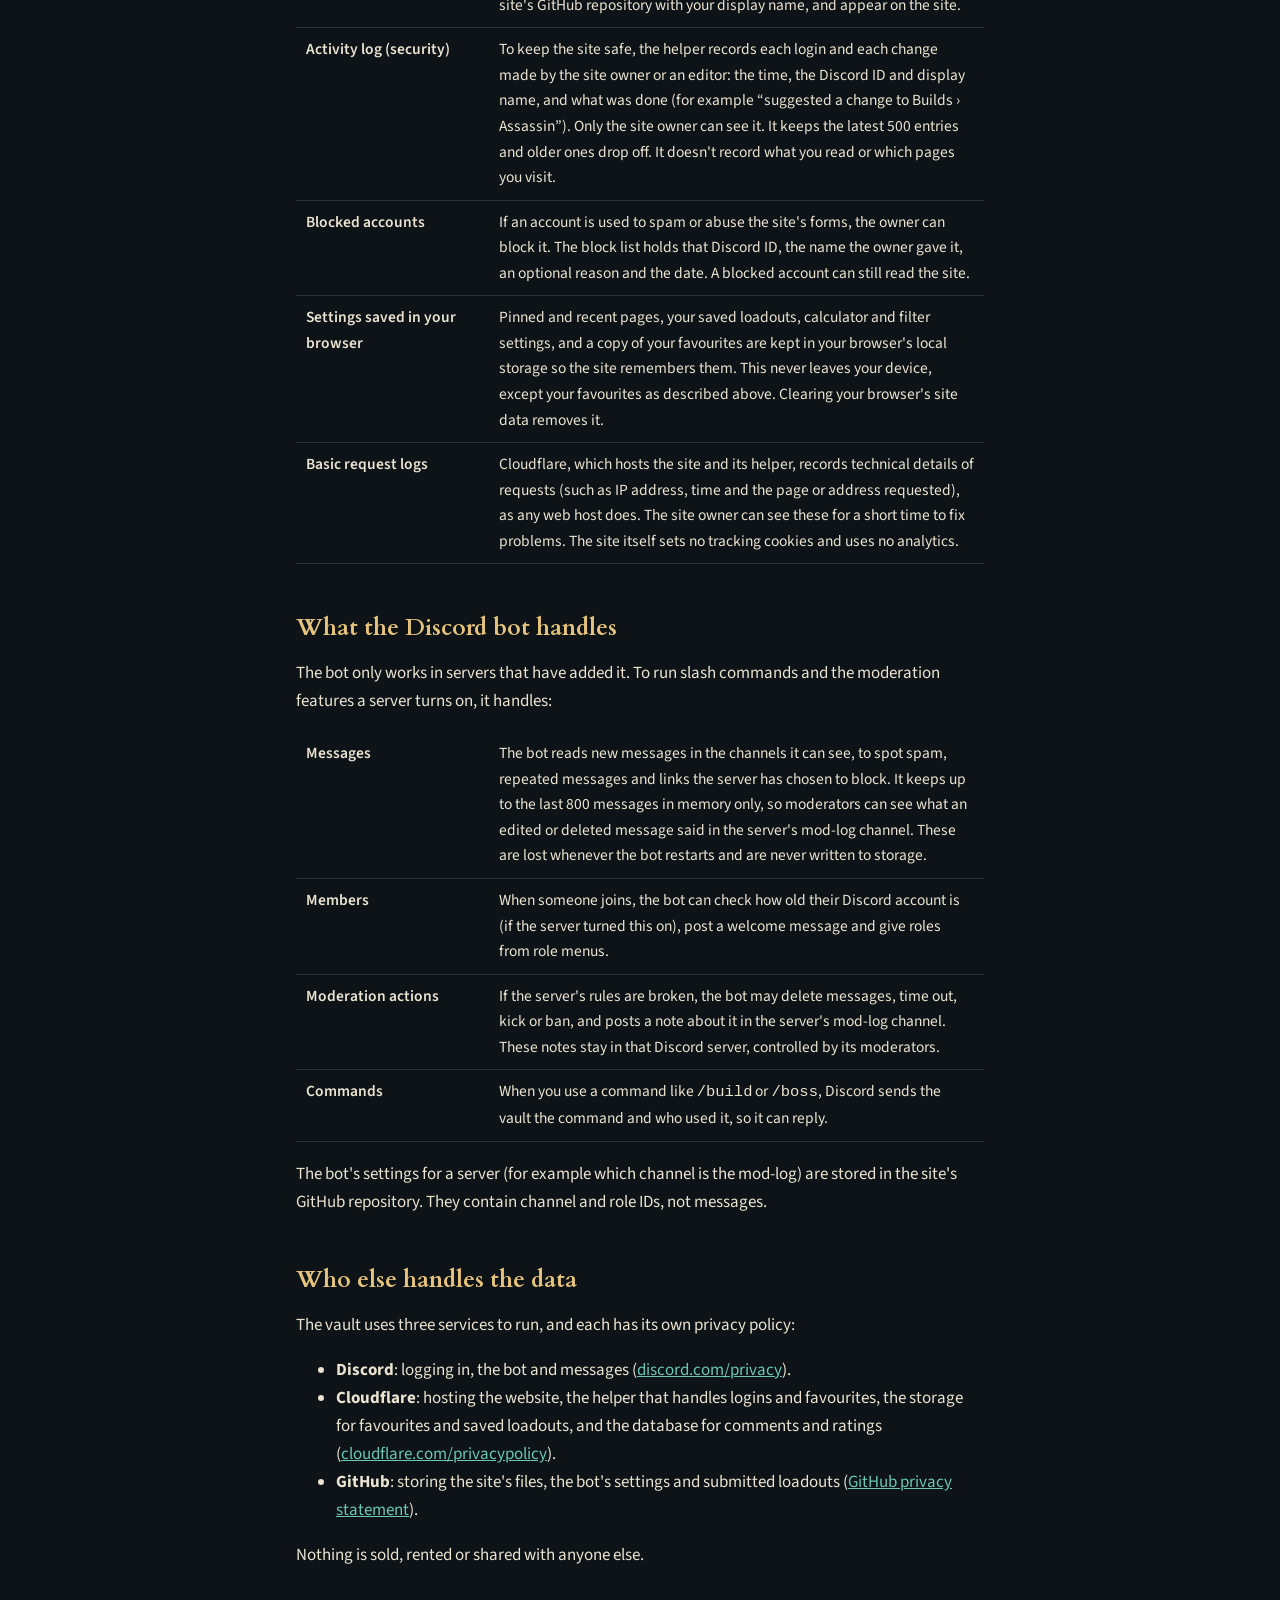
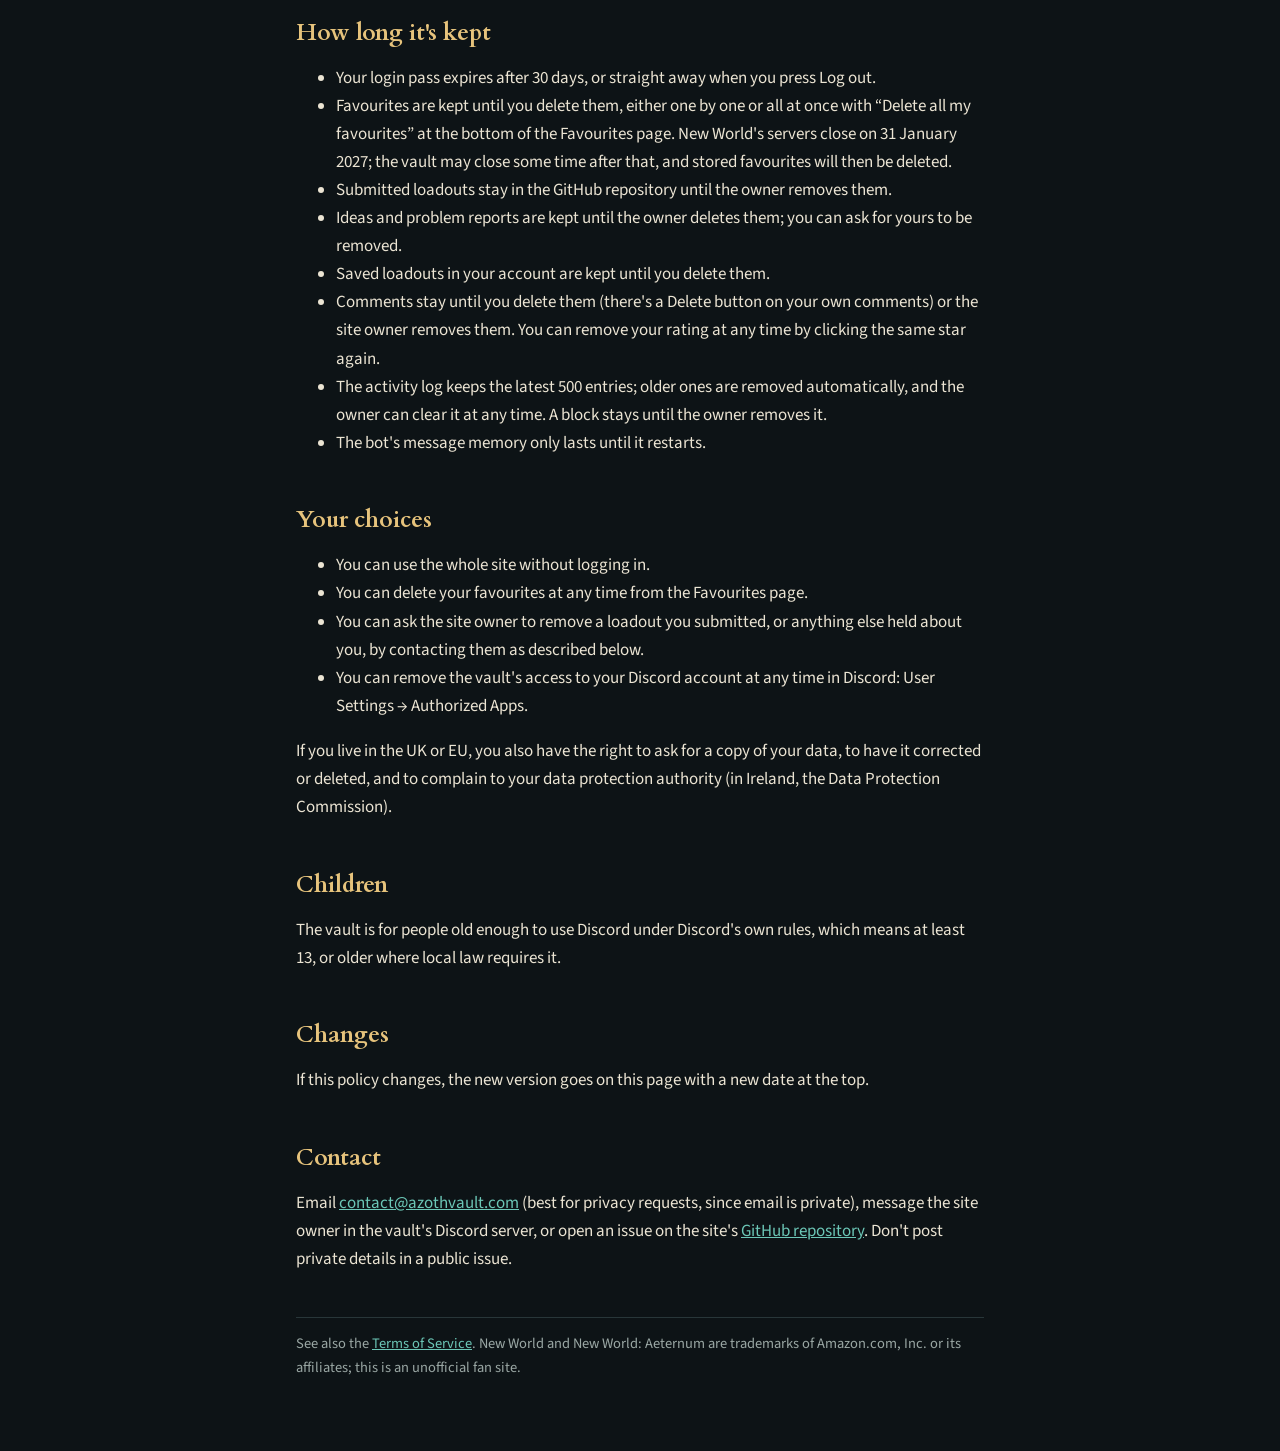
==== commit 9ad4f73f: "Update 2026-11-28 14:26" ====
--- a/privacy.html
+++ b/privacy.html
@@ -78,7 +78,7 @@
 <p>If this policy changes, the new version goes on this page with a new date at the top.</p>
 
 <h2>Contact</h2>
-<p>Message the site owner in the vault's Discord server, or open an issue on the site's <a href="https://github.com/NoxieProxie/PA_TestVault/issues">GitHub repository</a>. For a privacy request, say “privacy” in the title, and don't post private details in a public issue.</p>
+<p>Email <a href="mailto:contact@azothvault.com">contact@azothvault.com</a> (best for privacy requests, since email is private), message the site owner in the vault's Discord server, or open an issue on the site's <a href="https://github.com/NoxieProxie/azothvault/issues">GitHub repository</a>. Don't post private details in a public issue.</p>
 
 <footer>See also the <a href="terms.html">Terms of Service</a>. New World and New World: Aeternum are trademarks of Amazon.com, Inc. or its affiliates; this is an unofficial fan site.</footer>
 </main>
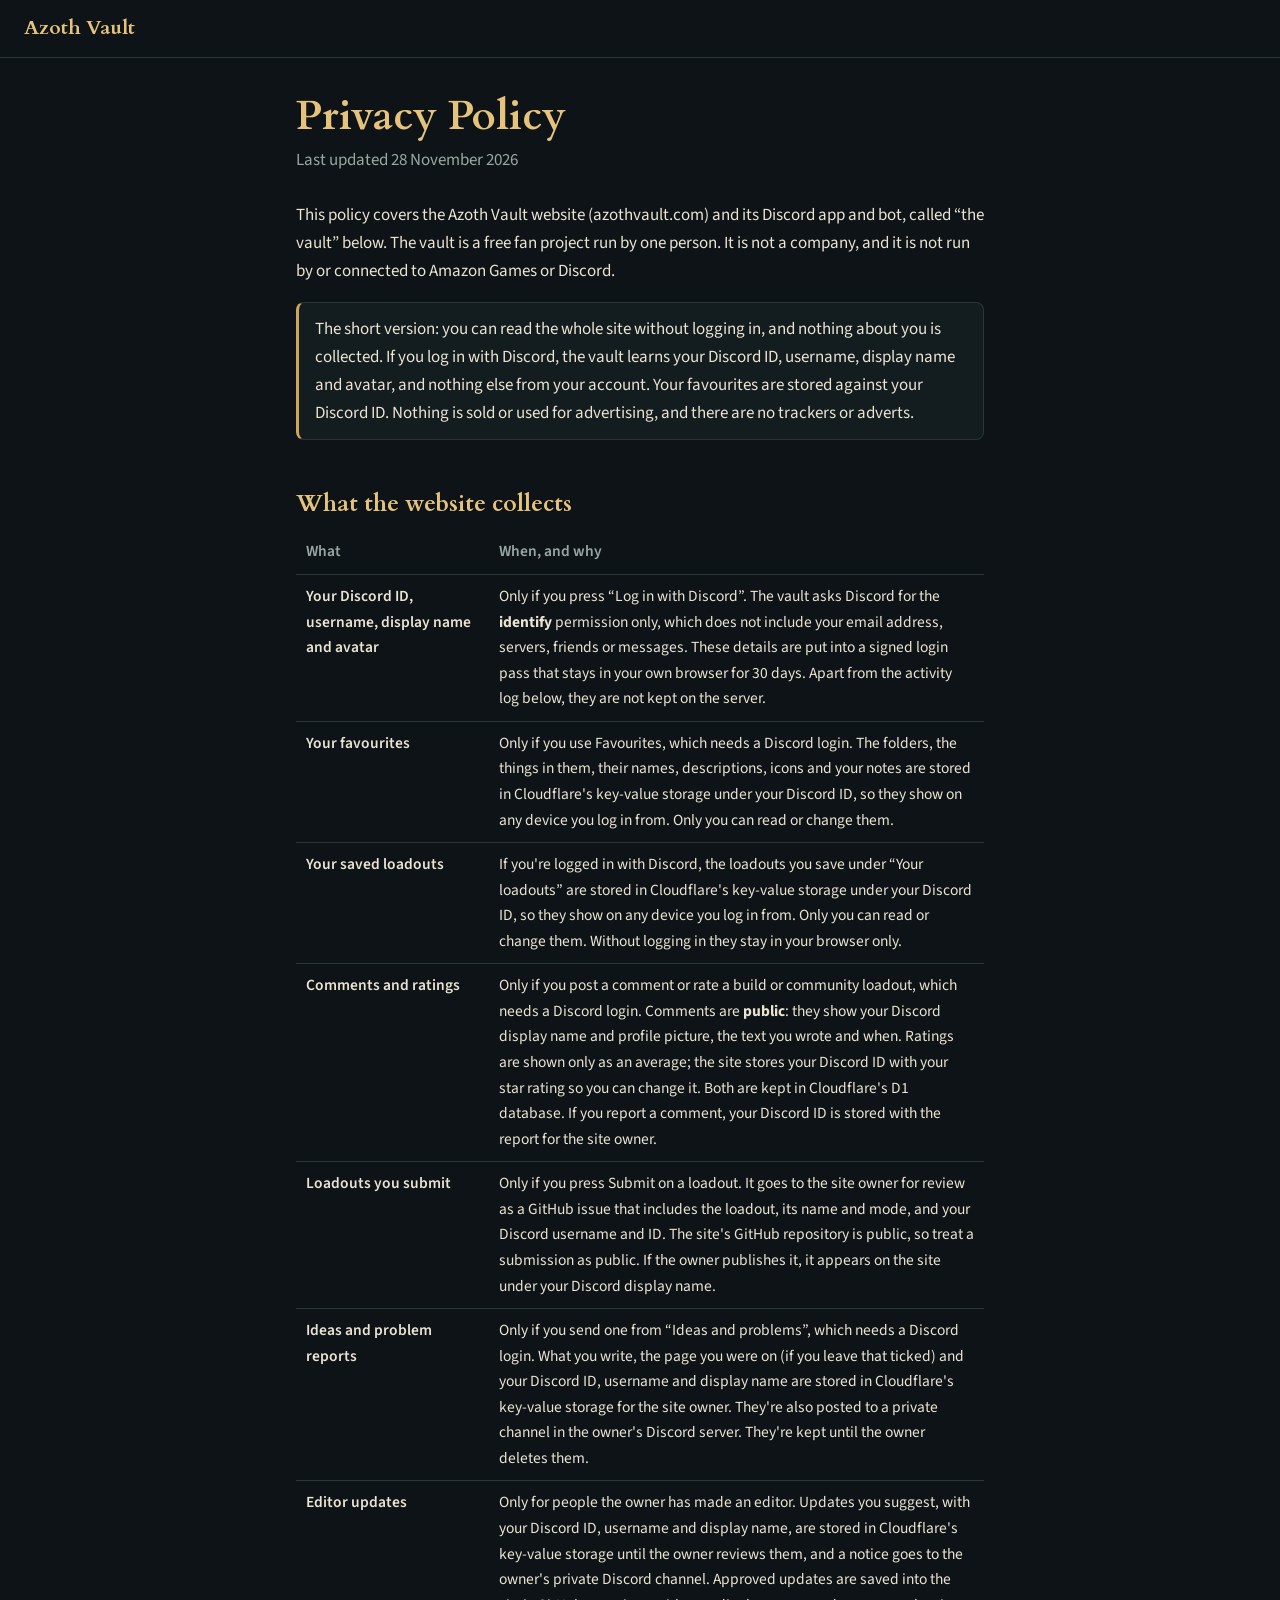
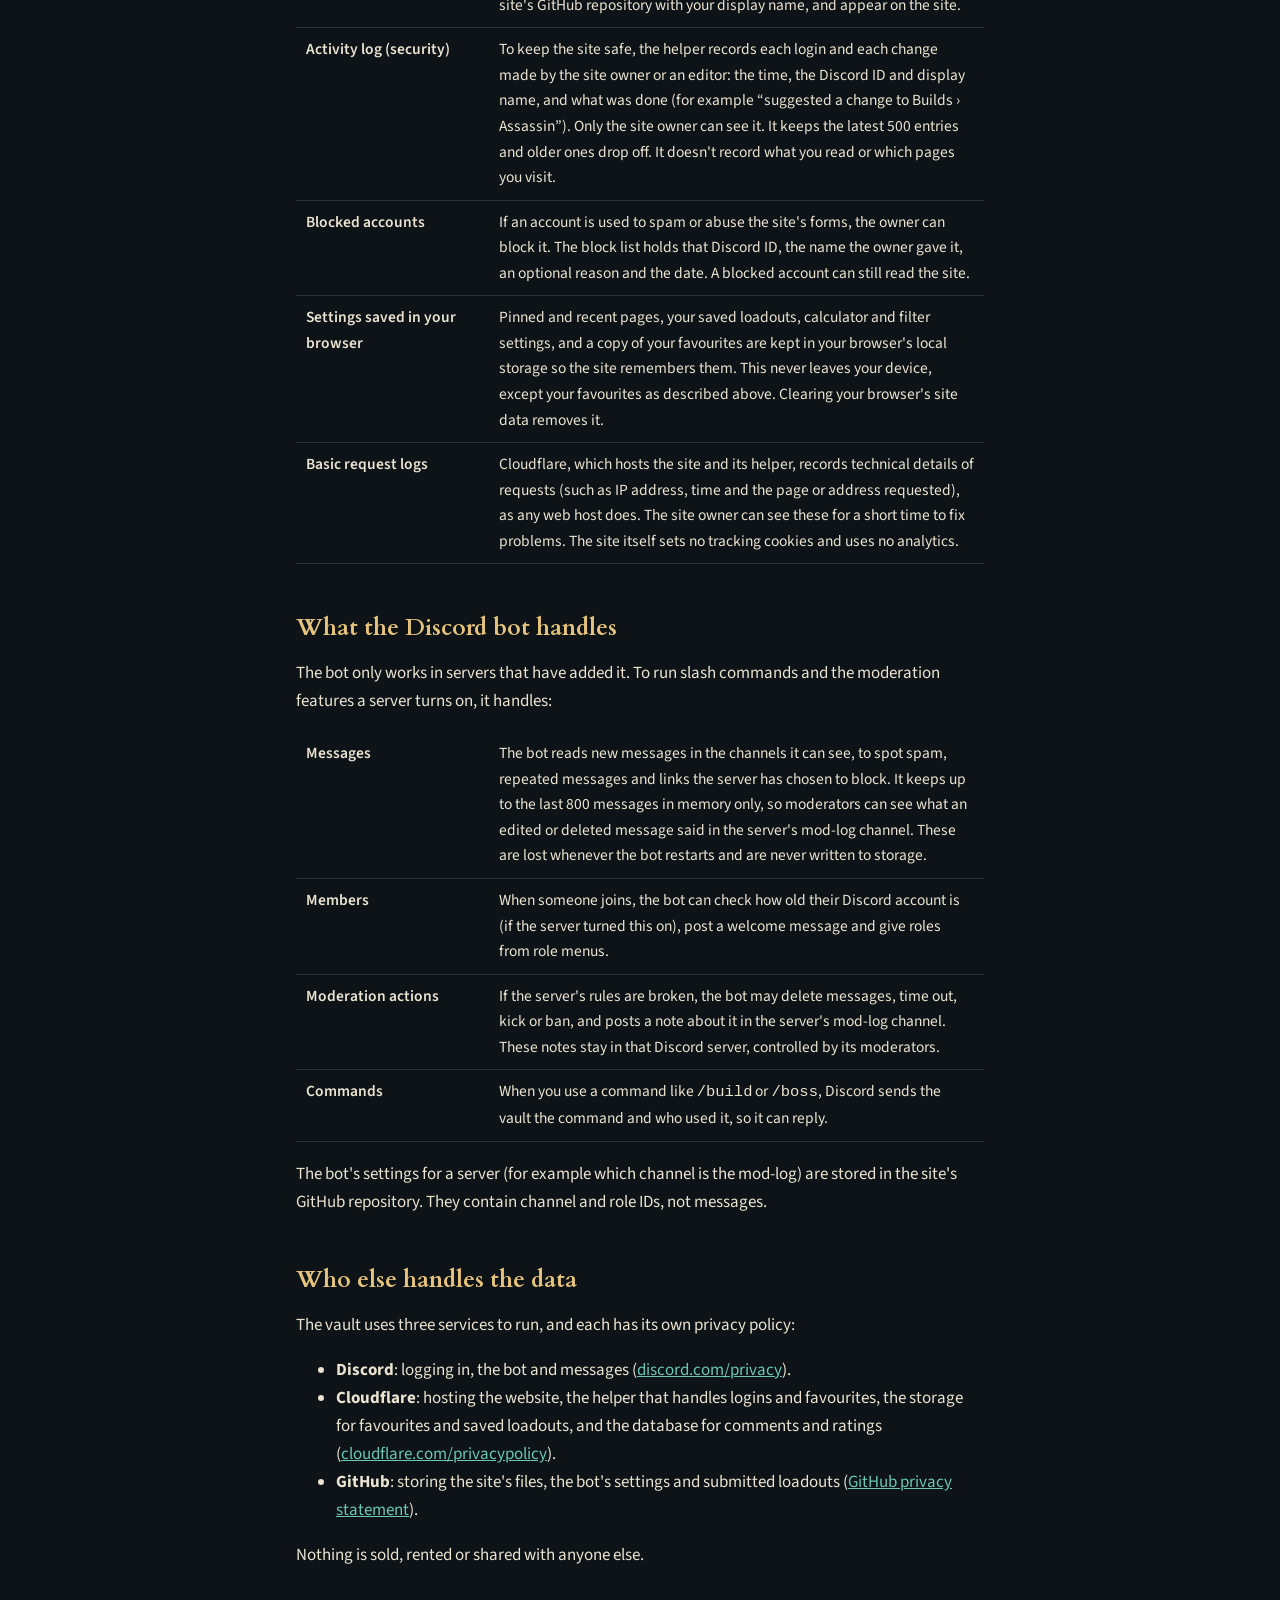
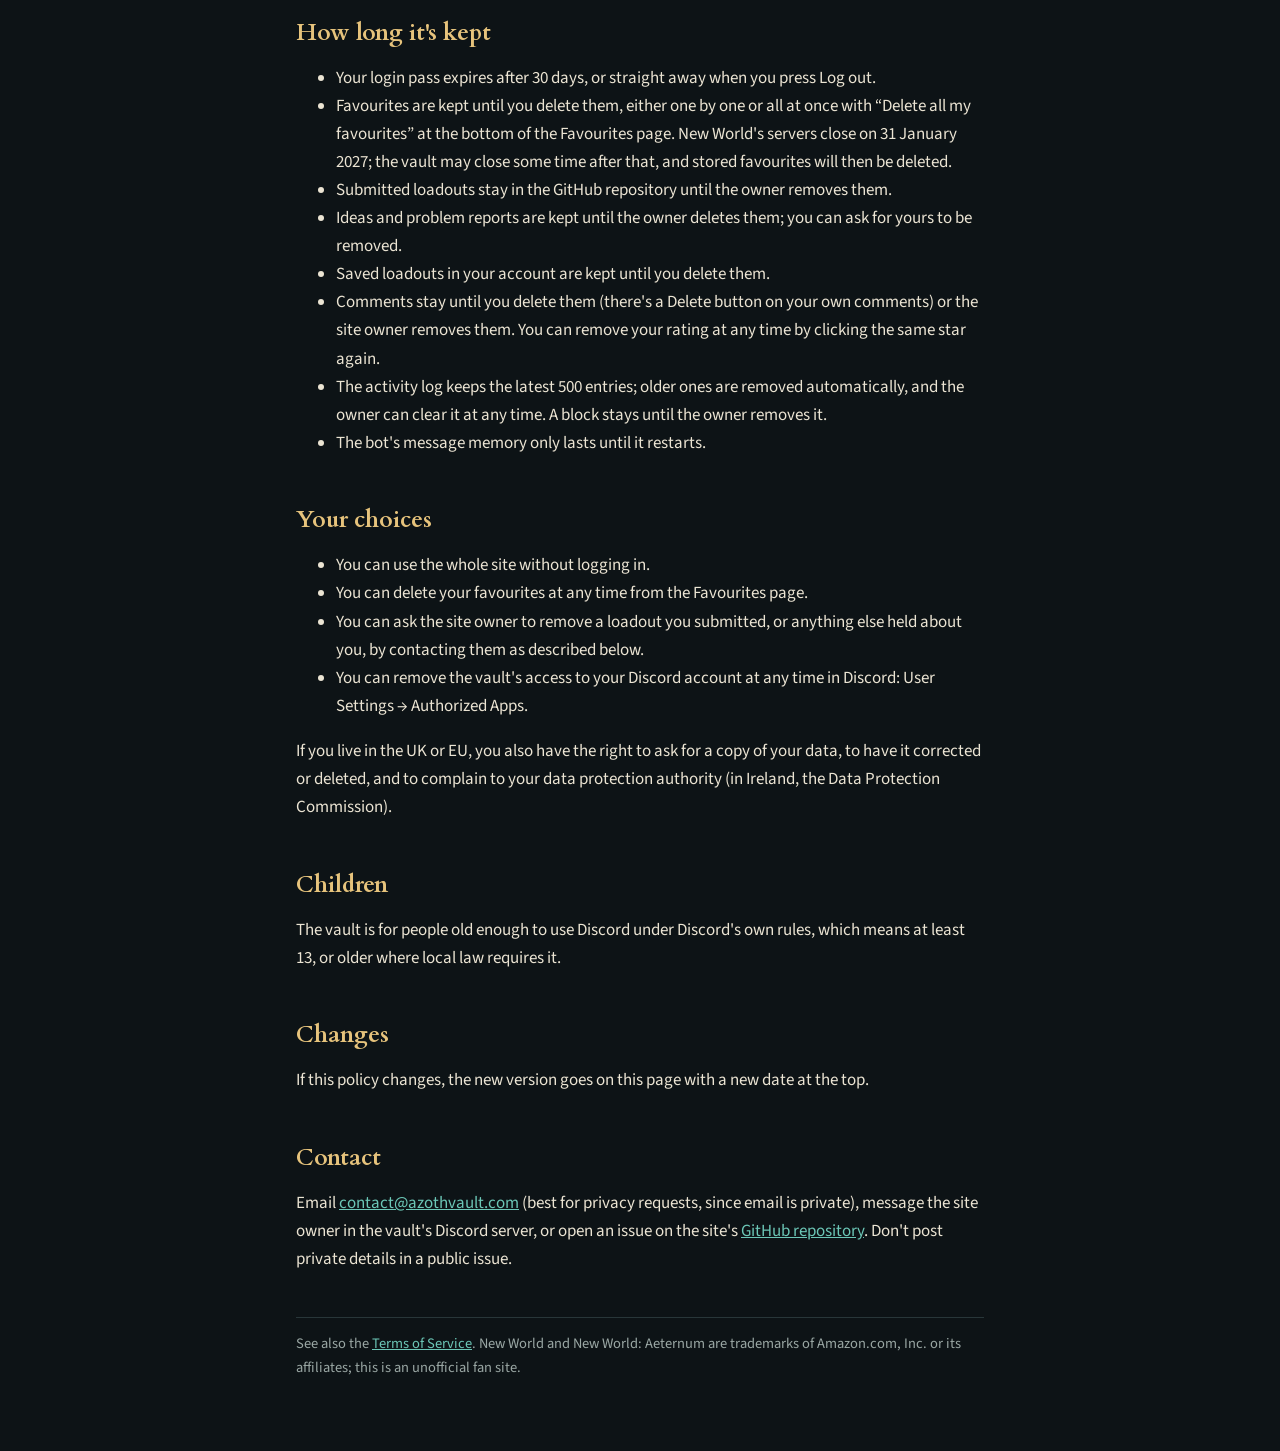
==== commit df657e30: "Update 2026-11-28 14:40" ====
--- a/privacy.html
+++ b/privacy.html
@@ -1,15 +1,15 @@
 <!DOCTYPE html>
 <html lang="en"><head>
 <meta charset="utf-8"><meta name="viewport" content="width=device-width,initial-scale=1">
-<title>Privacy Policy · New World Vault</title>
+<title>Privacy Policy · Azoth Vault</title>
 <link rel="stylesheet" href="legal.css">
 </head><body>
-<header><a href="./">New World Vault</a></header>
+<header><a href="./">Azoth Vault</a></header>
 <main>
 <h1>Privacy Policy</h1>
 <p class="date">Last updated 28 November 2026</p>
 
-<p>This policy covers the New World Vault website (azothvault.com) and its Discord app and bot, called “the vault” below. The vault is a free fan project run by one person. It is not a company, and it is not run by or connected to Amazon Games or Discord.</p>
+<p>This policy covers the Azoth Vault website (azothvault.com) and its Discord app and bot, called “the vault” below. The vault is a free fan project run by one person. It is not a company, and it is not run by or connected to Amazon Games or Discord.</p>
 
 <div class="note">The short version: you can read the whole site without logging in, and nothing about you is collected. If you log in with Discord, the vault learns your Discord ID, username, display name and avatar, and nothing else from your account. Your favourites are stored against your Discord ID. Nothing is sold or used for advertising, and there are no trackers or adverts.</div>
 
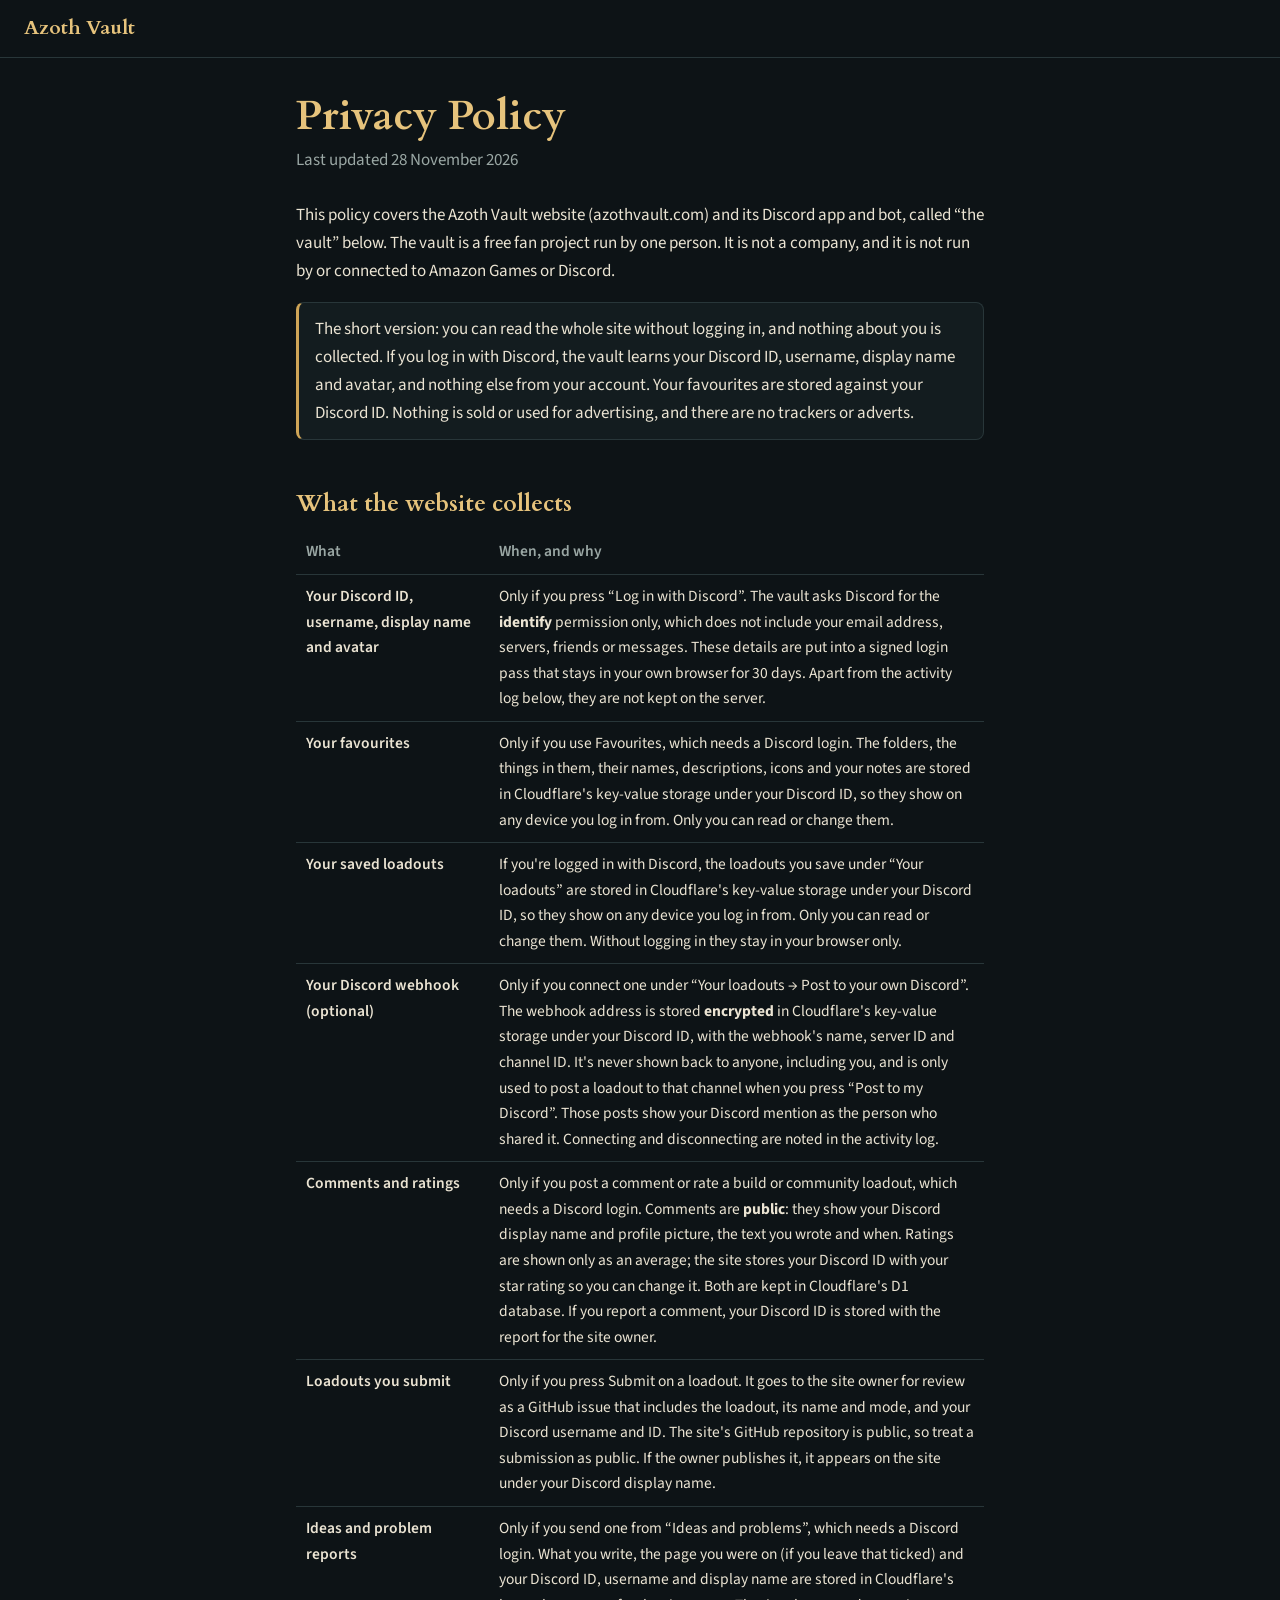
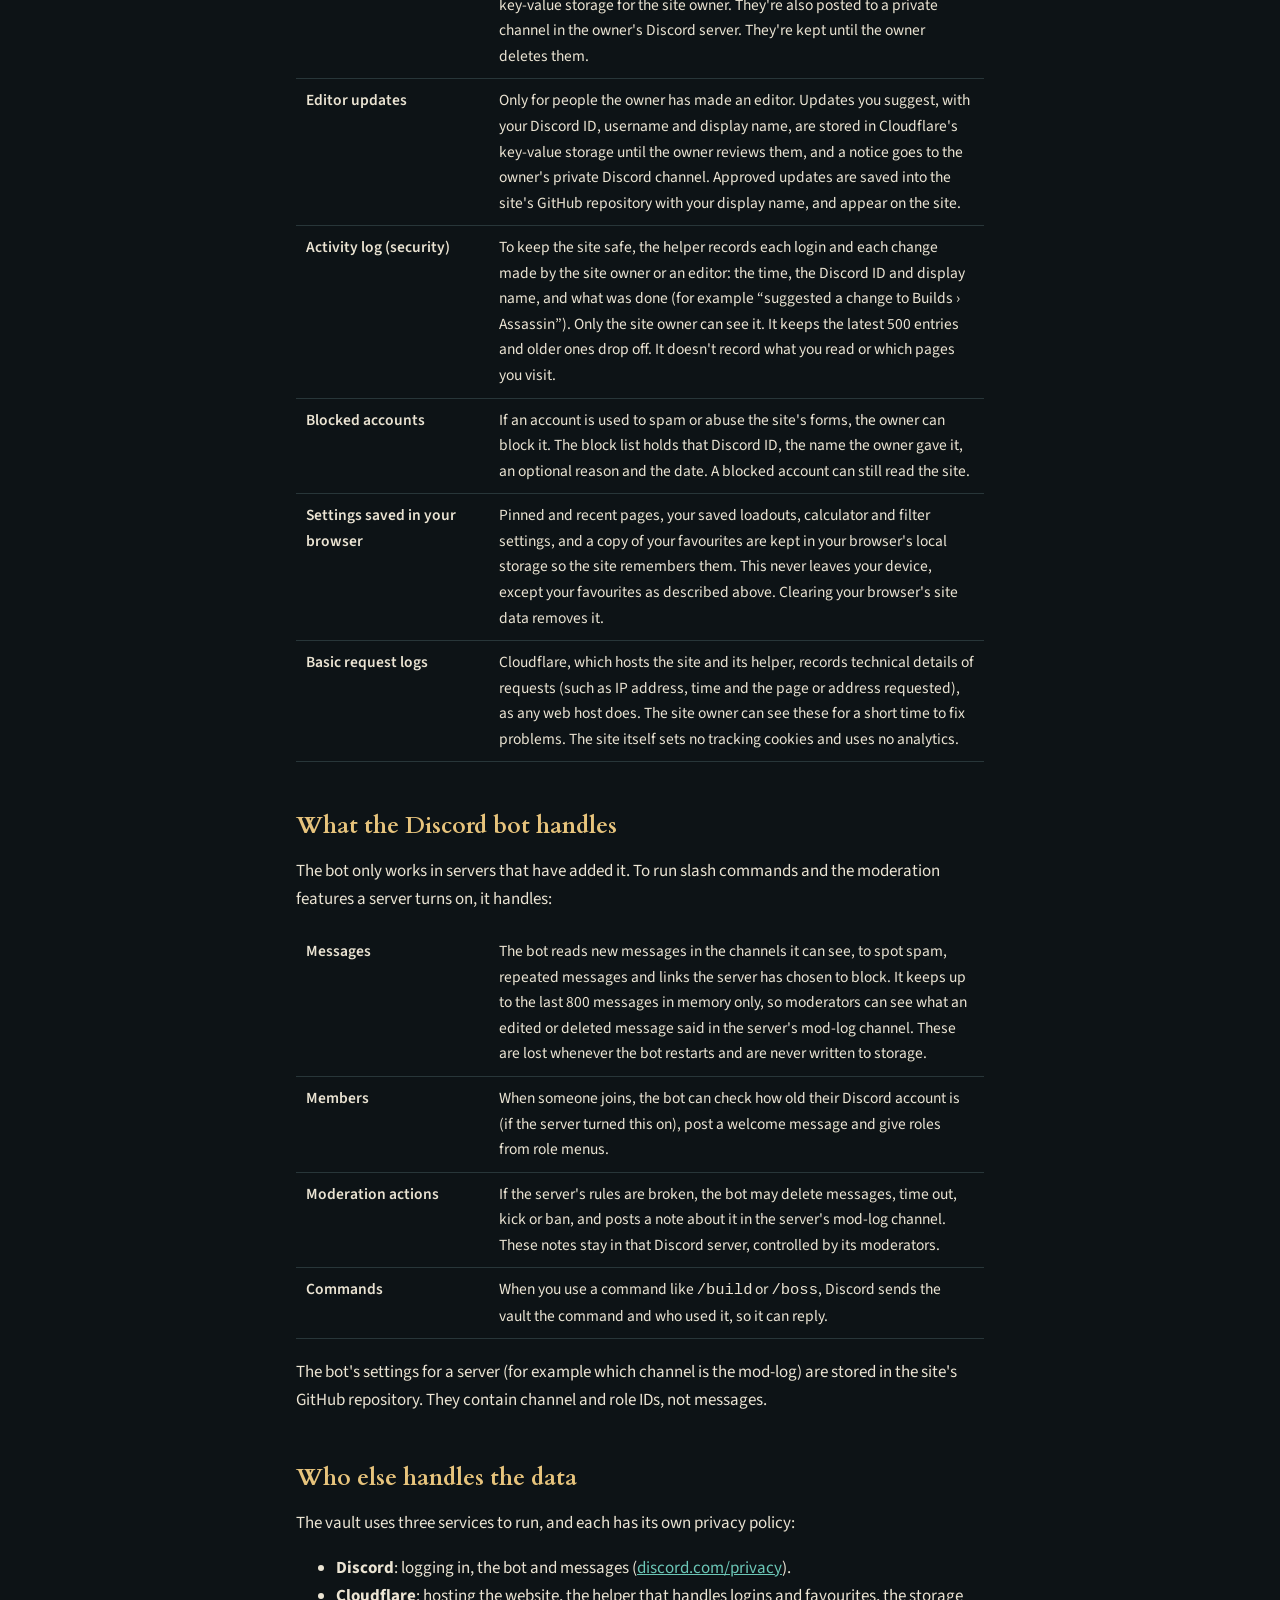
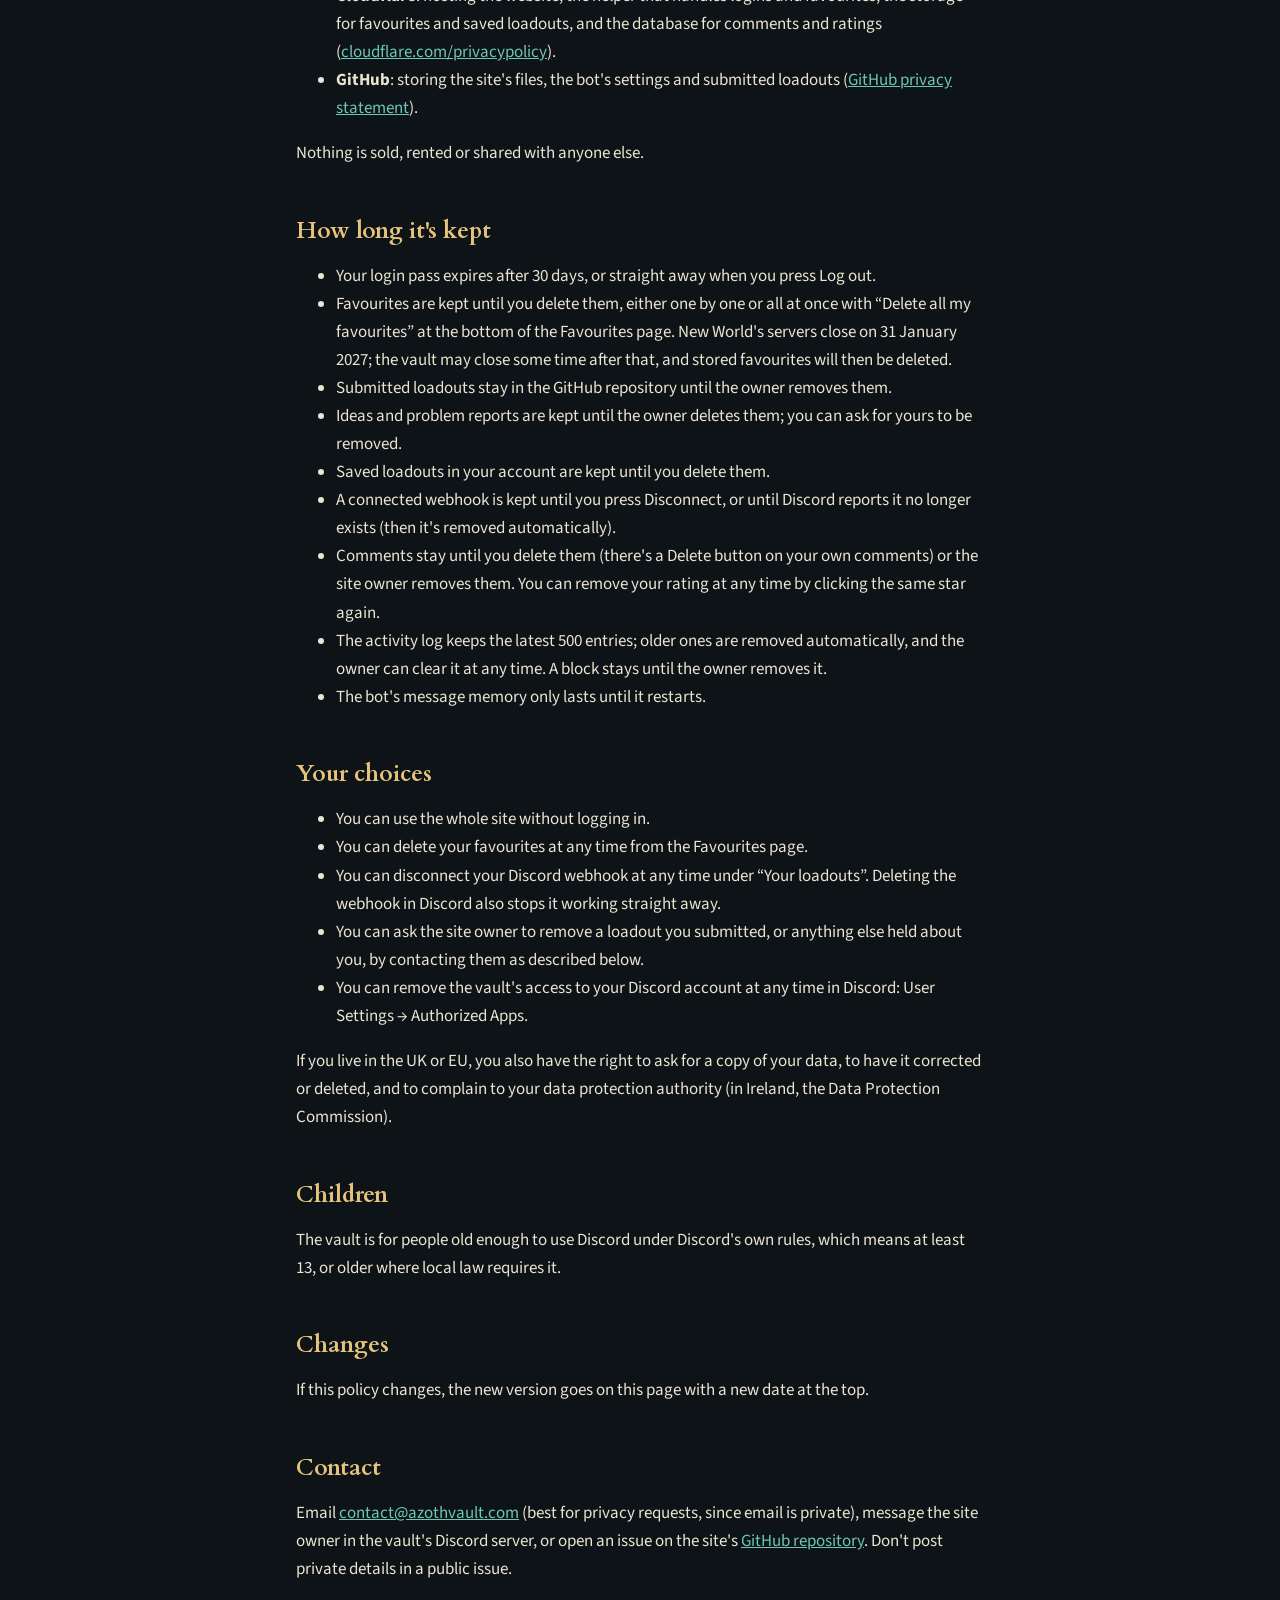
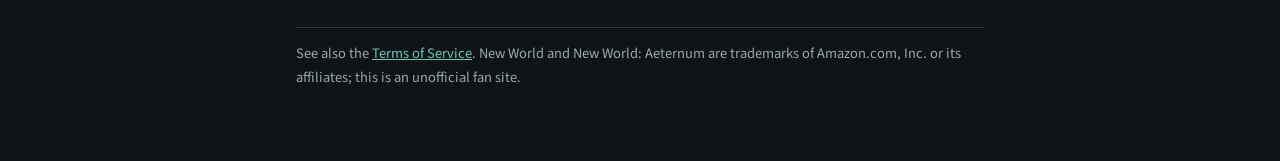
==== commit bfba645b: "Update 2026-11-28 15:31" ====
--- a/privacy.html
+++ b/privacy.html
@@ -20,6 +20,7 @@
 <tr><td>Your Discord ID, username, display name and avatar</td><td>Only if you press “Log in with Discord”. The vault asks Discord for the <b>identify</b> permission only, which does not include your email address, servers, friends or messages. These details are put into a signed login pass that stays in your own browser for 30 days. Apart from the activity log below, they are not kept on the server.</td></tr>
 <tr><td>Your favourites</td><td>Only if you use Favourites, which needs a Discord login. The folders, the things in them, their names, descriptions, icons and your notes are stored in Cloudflare's key-value storage under your Discord ID, so they show on any device you log in from. Only you can read or change them.</td></tr>
 <tr><td>Your saved loadouts</td><td>If you're logged in with Discord, the loadouts you save under “Your loadouts” are stored in Cloudflare's key-value storage under your Discord ID, so they show on any device you log in from. Only you can read or change them. Without logging in they stay in your browser only.</td></tr>
+<tr><td>Your Discord webhook (optional)</td><td>Only if you connect one under “Your loadouts → Post to your own Discord”. The webhook address is stored <b>encrypted</b> in Cloudflare's key-value storage under your Discord ID, with the webhook's name, server ID and channel ID. It's never shown back to anyone, including you, and is only used to post a loadout to that channel when you press “Post to my Discord”. Those posts show your Discord mention as the person who shared it. Connecting and disconnecting are noted in the activity log.</td></tr>
 <tr><td>Comments and ratings</td><td>Only if you post a comment or rate a build or community loadout, which needs a Discord login. Comments are <b>public</b>: they show your Discord display name and profile picture, the text you wrote and when. Ratings are shown only as an average; the site stores your Discord ID with your star rating so you can change it. Both are kept in Cloudflare's D1 database. If you report a comment, your Discord ID is stored with the report for the site owner.</td></tr>
 <tr><td>Loadouts you submit</td><td>Only if you press Submit on a loadout. It goes to the site owner for review as a GitHub issue that includes the loadout, its name and mode, and your Discord username and ID. The site's GitHub repository is public, so treat a submission as public. If the owner publishes it, it appears on the site under your Discord display name.</td></tr>
 <tr><td>Ideas and problem reports</td><td>Only if you send one from “Ideas and problems”, which needs a Discord login. What you write, the page you were on (if you leave that ticked) and your Discord ID, username and display name are stored in Cloudflare's key-value storage for the site owner. They're also posted to a private channel in the owner's Discord server. They're kept until the owner deletes them.</td></tr>
@@ -57,6 +58,7 @@
 <li>Submitted loadouts stay in the GitHub repository until the owner removes them.</li>
 <li>Ideas and problem reports are kept until the owner deletes them; you can ask for yours to be removed.</li>
 <li>Saved loadouts in your account are kept until you delete them.</li>
+<li>A connected webhook is kept until you press Disconnect, or until Discord reports it no longer exists (then it's removed automatically).</li>
 <li>Comments stay until you delete them (there's a Delete button on your own comments) or the site owner removes them. You can remove your rating at any time by clicking the same star again.</li>
 <li>The activity log keeps the latest 500 entries; older ones are removed automatically, and the owner can clear it at any time. A block stays until the owner removes it.</li>
 <li>The bot's message memory only lasts until it restarts.</li>
@@ -66,6 +68,7 @@
 <ul>
 <li>You can use the whole site without logging in.</li>
 <li>You can delete your favourites at any time from the Favourites page.</li>
+<li>You can disconnect your Discord webhook at any time under “Your loadouts”. Deleting the webhook in Discord also stops it working straight away.</li>
 <li>You can ask the site owner to remove a loadout you submitted, or anything else held about you, by contacting them as described below.</li>
 <li>You can remove the vault's access to your Discord account at any time in Discord: User Settings → Authorized Apps.</li>
 </ul>
